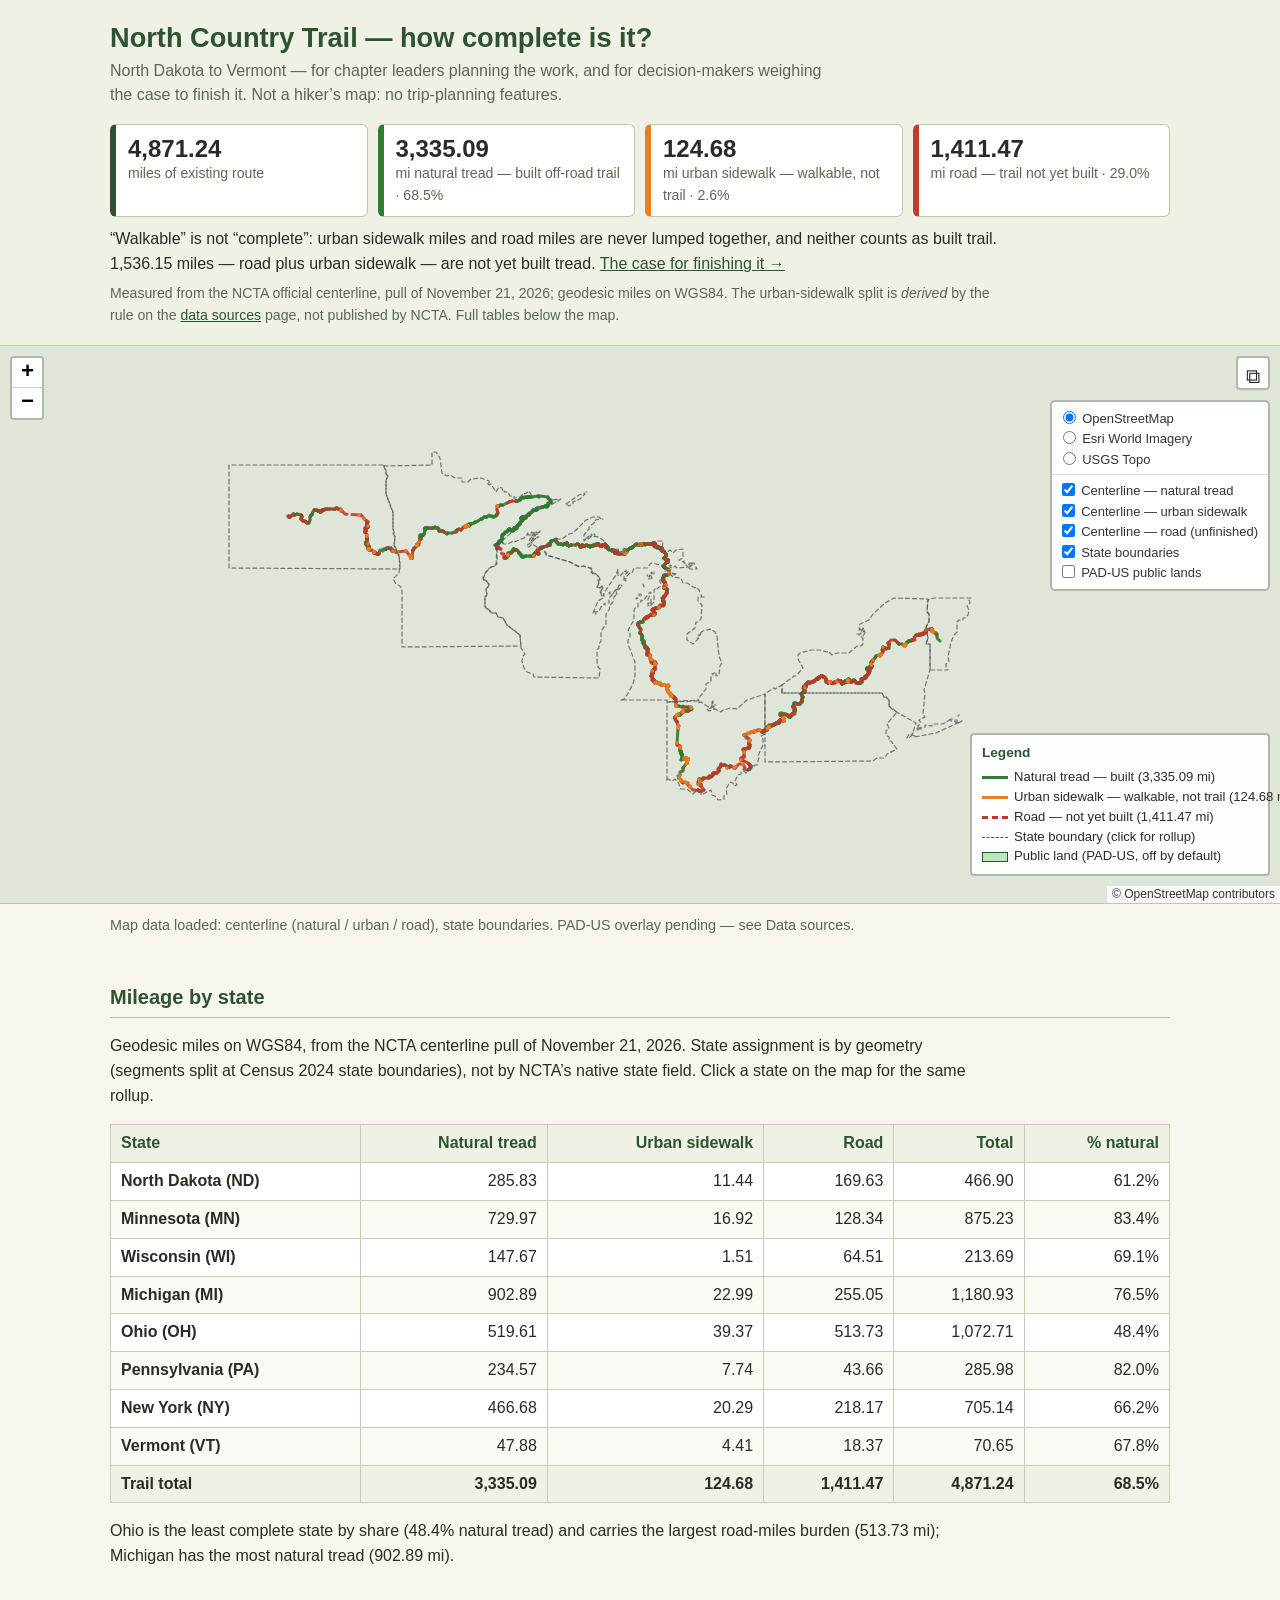
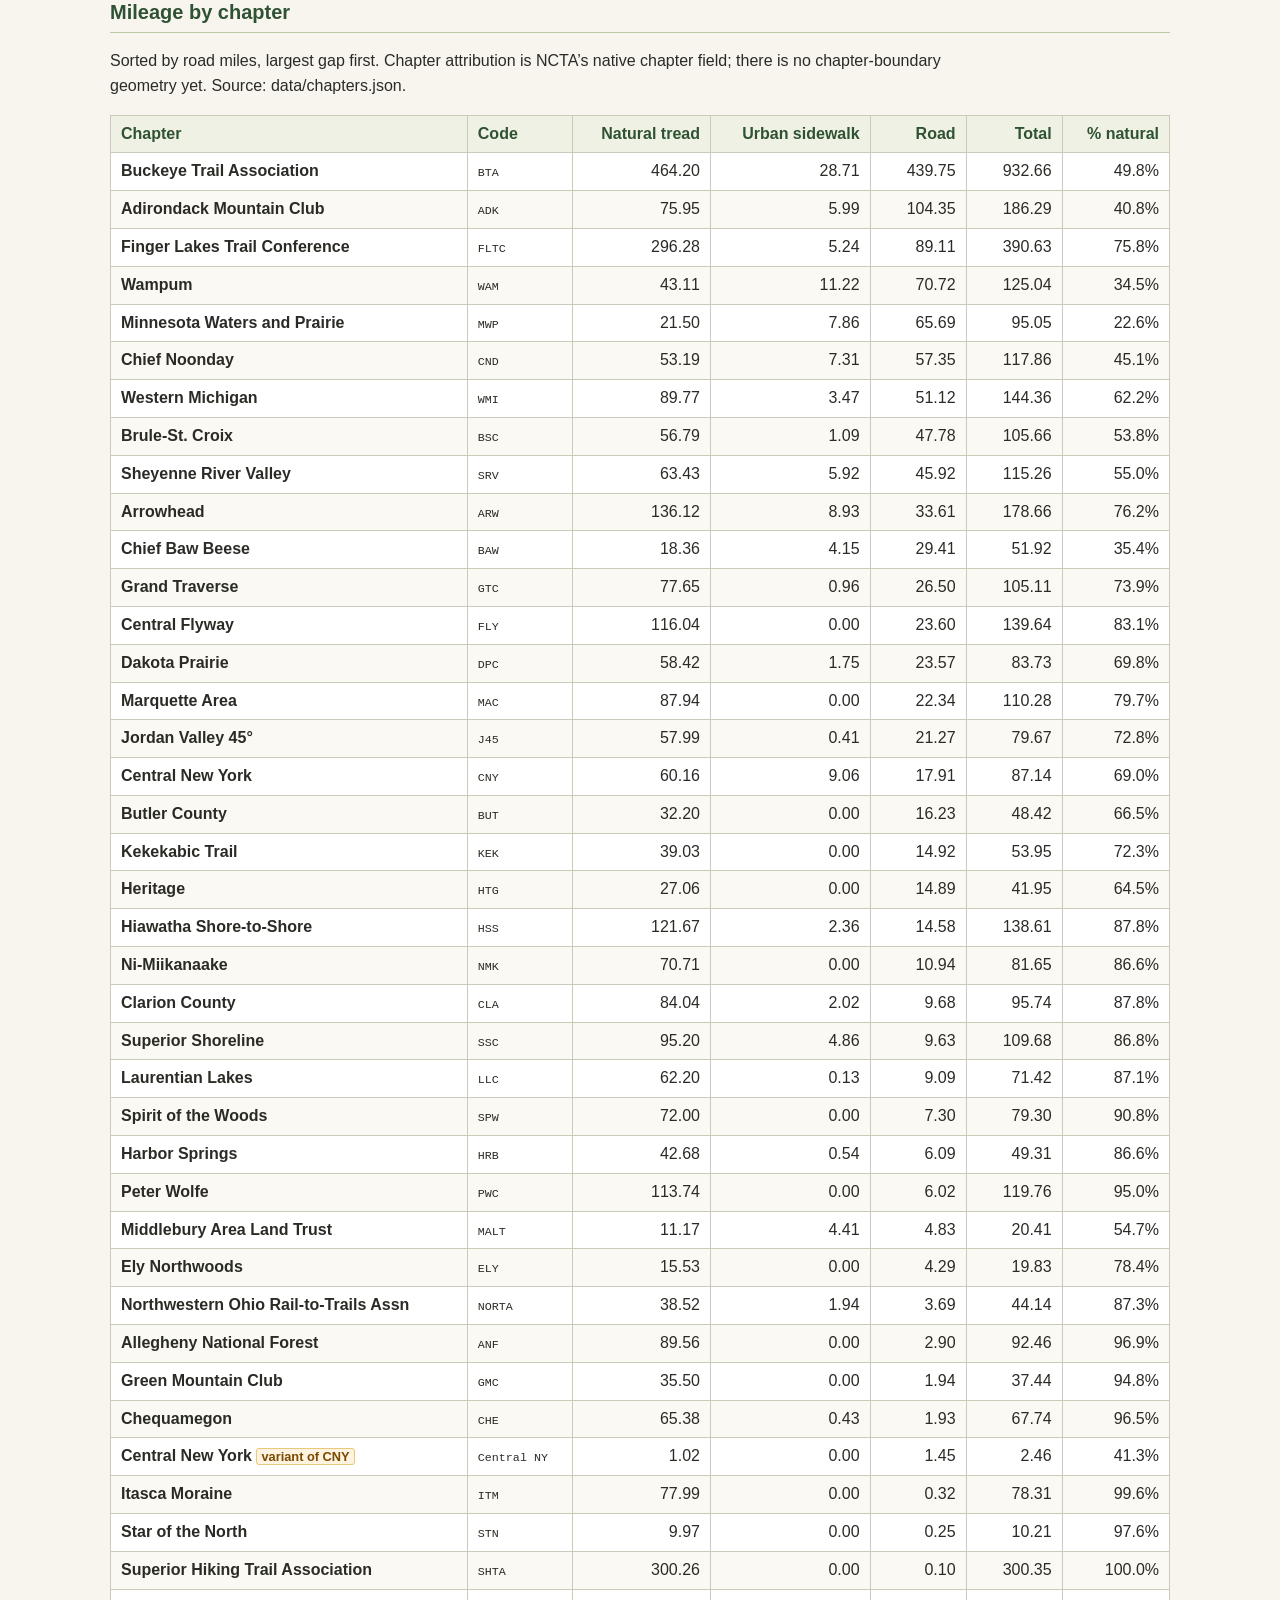
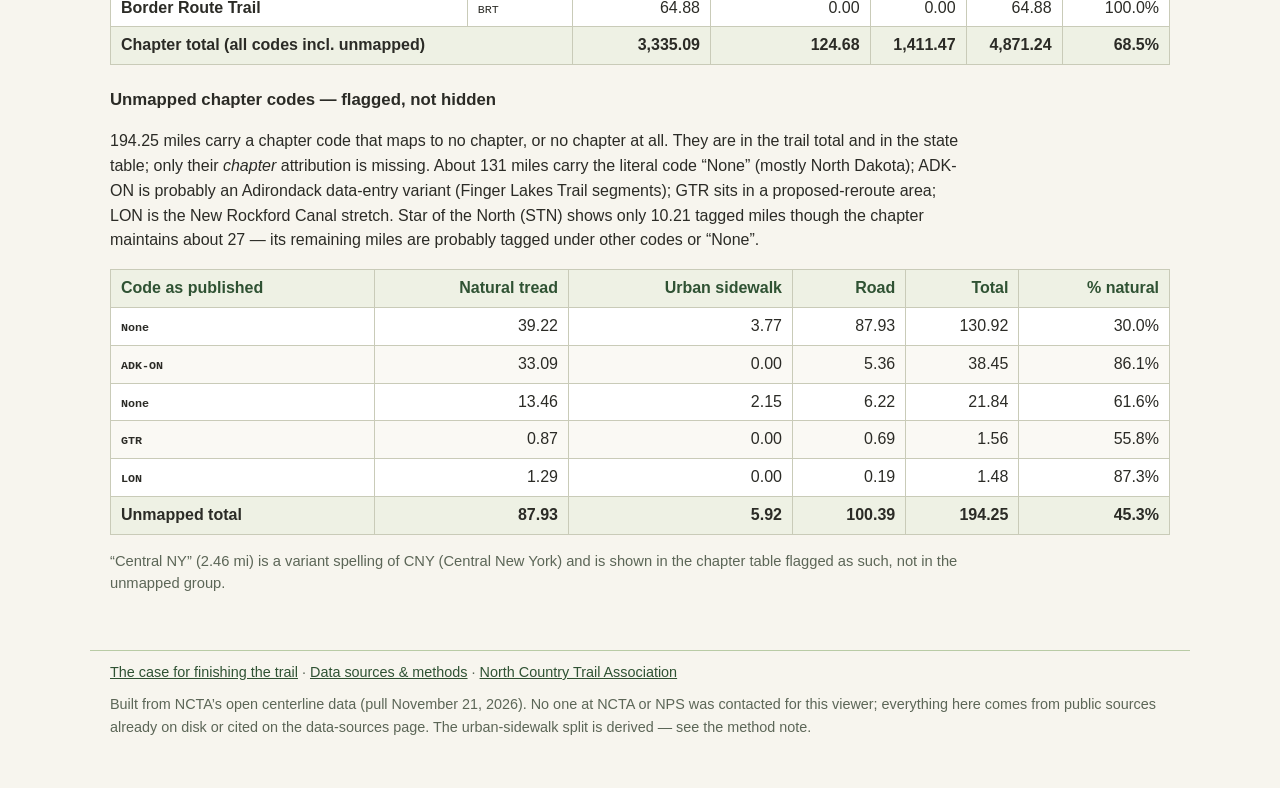
==== site/index.html @ 169f145c "NCT completeness viewer v1: three-way centerline, state/chapter rollups, case panel, PAD-US live ser" ====
<!DOCTYPE html>
<html lang="en">
<head>
<meta charset="utf-8">
<meta name="viewport" content="width=device-width, initial-scale=1">
<title>North Country Trail — How complete is it?</title>
<link rel="icon" type="image/svg+xml" href="favicon.svg">
<link rel="stylesheet" href="leaflet.css">
<link rel="stylesheet" href="style.css">
</head>
<body>
<header class="masthead">
  <div class="masthead-inner">
    <h1>North Country Trail &mdash; how complete is it?</h1>
    <p class="subtitle">North Dakota to Vermont &mdash; for chapter leaders planning the work,
      and for decision-makers weighing the case to finish it.
      Not a hiker&rsquo;s map: no trip-planning features.</p>
    <!-- Three kinds of miles, side by side, never lumped.
         Neither urban sidewalk nor road miles count as built trail. -->
    <div class="headline" role="group" aria-label="Trail mileage by kind">
      <div class="mile total">
        <span class="mile-num">4,871.24</span>
        <span class="mile-unit">miles of existing route</span>
      </div>
      <div class="mile natural">
        <span class="mile-num">3,335.09</span>
        <span class="mile-unit">mi natural tread &mdash; built off-road trail &middot; 68.5%</span>
      </div>
      <div class="mile urban">
        <span class="mile-num">124.68</span>
        <span class="mile-unit">mi urban sidewalk &mdash; walkable, not trail &middot; 2.6%</span>
      </div>
      <div class="mile road">
        <span class="mile-num">1,411.47</span>
        <span class="mile-unit">mi road &mdash; trail not yet built &middot; 29.0%</span>
      </div>
    </div>
    <p class="headline-note">&ldquo;Walkable&rdquo; is not &ldquo;complete&rdquo;:
      urban sidewalk miles and road miles are never lumped together,
      and neither counts as built trail. 1,536.15 miles &mdash; road plus
      urban sidewalk &mdash; are not yet built tread.
      <a href="case.html">The case for finishing it &rarr;</a></p>
    <p class="headline-src">Measured from the NCTA official centerline,
      pull of November 21, 2026; geodesic miles on WGS84.
      The urban-sidewalk split is <em>derived</em> by the rule on the
      <a href="data-sources.html">data sources</a> page, not published by NCTA.
      Full tables below the map.</p>
  </div>
</header>

<main>
  <div id="map" aria-label="Map of the North Country Trail, coloured by whether each mile is natural tread, urban sidewalk, or road"></div>
  <p id="load-status" class="status" role="status">Loading map data&hellip;</p>

  <section id="tables" class="tables">
    <h2>Mileage by state</h2>
    <p>Geodesic miles on WGS84, from the NCTA centerline pull of
      November 21, 2026. State assignment is by geometry (segments split
      at Census 2024 state boundaries), not by NCTA&rsquo;s native state field.
      Click a state on the map for the same rollup.</p>
    <div class="table-wrap">
    <table id="state-table">
      <thead><tr>
        <th scope="col">State</th>
        <th scope="col" class="num">Natural tread</th>
        <th scope="col" class="num">Urban sidewalk</th>
        <th scope="col" class="num">Road</th>
        <th scope="col" class="num">Total</th>
        <th scope="col" class="num">% natural</th>
      </tr></thead>
      <tbody><!-- filled by app.js from the embedded rollup --></tbody>
      <tfoot><tr>
        <th scope="row">Trail total</th>
        <td class="num">3,335.09</td><td class="num">124.68</td>
        <td class="num">1,411.47</td><td class="num">4,871.24</td>
        <td class="num">68.5%</td>
      </tr></tfoot>
    </table>
    </div>
    <p>Ohio is the least complete state by share (48.4% natural tread)
      and carries the largest road-miles burden (513.73 mi); Michigan has
      the most natural tread (902.89 mi).</p>

    <h2>Mileage by chapter</h2>
    <p id="chapter-source-note">Sorted by road miles, largest gap first.
      Chapter attribution is NCTA&rsquo;s native <code>chapter</code> field;
      there is no chapter-boundary geometry yet.</p>
    <div class="table-wrap">
    <table id="chapter-table">
      <thead><tr>
        <th scope="col">Chapter</th>
        <th scope="col">Code</th>
        <th scope="col" class="num">Natural tread</th>
        <th scope="col" class="num">Urban sidewalk</th>
        <th scope="col" class="num">Road</th>
        <th scope="col" class="num">Total</th>
        <th scope="col" class="num">% natural</th>
      </tr></thead>
      <tbody><!-- filled by app.js: chapters.json when present, else the embedded rollup --></tbody>
      <tfoot><tr>
        <th scope="row" colspan="2">Chapter total (all codes incl. unmapped)</th>
        <td class="num">3,335.09</td><td class="num">124.68</td>
        <td class="num">1,411.47</td><td class="num">4,871.24</td>
        <td class="num">68.5%</td>
      </tr></tfoot>
    </table>
    </div>

    <h3>Unmapped chapter codes &mdash; flagged, not hidden</h3>
    <p>194.25 miles carry a chapter code that maps to no chapter, or no
      chapter at all. They are in the trail total and in the state table;
      only their <em>chapter</em> attribution is missing. About 131 miles
      carry the literal code &ldquo;None&rdquo; (mostly North Dakota);
      ADK-ON is probably an Adirondack data-entry variant (Finger Lakes
      Trail segments); GTR sits in a proposed-reroute area; LON is the
      New Rockford Canal stretch. Star of the North (STN) shows only
      10.21 tagged miles though the chapter maintains about 27 &mdash; its
      remaining miles are probably tagged under other codes or
      &ldquo;None&rdquo;.</p>
    <div class="table-wrap">
    <table id="unmapped-table">
      <thead><tr>
        <th scope="col">Code as published</th>
        <th scope="col" class="num">Natural tread</th>
        <th scope="col" class="num">Urban sidewalk</th>
        <th scope="col" class="num">Road</th>
        <th scope="col" class="num">Total</th>
        <th scope="col" class="num">% natural</th>
      </tr></thead>
      <tbody><!-- filled by app.js --></tbody>
      <tfoot><tr>
        <th scope="row">Unmapped total</th>
        <td class="num">87.93</td><td class="num">5.92</td>
        <td class="num">100.39</td><td class="num">194.25</td>
        <td class="num">45.3%</td>
      </tr></tfoot>
    </table>
    </div>
    <p class="flag-note">&ldquo;Central NY&rdquo; (2.46 mi) is a variant spelling
      of CNY (Central New York) and is shown in the chapter table flagged
      as such, not in the unmapped group.</p>
  </section>
</main>

<footer class="page-foot">
  <p><a href="case.html">The case for finishing the trail</a> &middot;
    <a href="data-sources.html">Data sources &amp; methods</a> &middot;
    <a href="https://northcountrytrail.org/" target="_blank" rel="noopener">North Country Trail Association</a></p>
  <p>Built from NCTA&rsquo;s open centerline data (pull November 21, 2026).
    No one at NCTA or NPS was contacted for this viewer; everything here
    comes from public sources already on disk or cited on the data-sources page.
    The urban-sidewalk split is derived &mdash; see the method note.</p>
</footer>

<script src="leaflet.js"></script>
<script src="app.js"></script>
</body>
</html>
---- site/leaflet.css ----
/* required styles */

.leaflet-pane,
.leaflet-tile,
.leaflet-marker-icon,
.leaflet-marker-shadow,
.leaflet-tile-container,
.leaflet-pane > svg,
.leaflet-pane > canvas,
.leaflet-zoom-box,
.leaflet-image-layer,
.leaflet-layer {
	position: absolute;
	left: 0;
	top: 0;
	}
.leaflet-container {
	overflow: hidden;
	}
.leaflet-tile,
.leaflet-marker-icon,
.leaflet-marker-shadow {
	-webkit-user-select: none;
	   -moz-user-select: none;
	        user-select: none;
	  -webkit-user-drag: none;
	}
/* Prevents IE11 from highlighting tiles in blue */
.leaflet-tile::selection {
	background: transparent;
}
/* Safari renders non-retina tile on retina better with this, but Chrome is worse */
.leaflet-safari .leaflet-tile {
	image-rendering: -webkit-optimize-contrast;
	}
/* hack that prevents hw layers "stretching" when loading new tiles */
.leaflet-safari .leaflet-tile-container {
	width: 1600px;
	height: 1600px;
	-webkit-transform-origin: 0 0;
	}
.leaflet-marker-icon,
.leaflet-marker-shadow {
	display: block;
	}
/* .leaflet-container svg: reset svg max-width decleration shipped in Joomla! (joomla.org) 3.x */
/* .leaflet-container img: map is broken in FF if you have max-width: 100% on tiles */
.leaflet-container .leaflet-overlay-pane svg {
	max-width: none !important;
	max-height: none !important;
	}
.leaflet-container .leaflet-marker-pane img,
.leaflet-container .leaflet-shadow-pane img,
.leaflet-container .leaflet-tile-pane img,
.leaflet-container img.leaflet-image-layer,
.leaflet-container .leaflet-tile {
	max-width: none !important;
	max-height: none !important;
	width: auto;
	padding: 0;
	}

.leaflet-container img.leaflet-tile {
	/* See: https://bugs.chromium.org/p/chromium/issues/detail?id=600120 */
	mix-blend-mode: plus-lighter;
}

.leaflet-container.leaflet-touch-zoom {
	-ms-touch-action: pan-x pan-y;
	touch-action: pan-x pan-y;
	}
.leaflet-container.leaflet-touch-drag {
	-ms-touch-action: pinch-zoom;
	/* Fallback for FF which doesn't support pinch-zoom */
	touch-action: none;
	touch-action: pinch-zoom;
}
.leaflet-container.leaflet-touch-drag.leaflet-touch-zoom {
	-ms-touch-action: none;
	touch-action: none;
}
.leaflet-container {
	-webkit-tap-highlight-color: transparent;
}
.leaflet-container a {
	-webkit-tap-highlight-color: rgba(51, 181, 229, 0.4);
}
.leaflet-tile {
	filter: inherit;
	visibility: hidden;
	}
.leaflet-tile-loaded {
	visibility: inherit;
	}
.leaflet-zoom-box {
	width: 0;
	height: 0;
	-moz-box-sizing: border-box;
	     box-sizing: border-box;
	z-index: 800;
	}
/* workaround for https://bugzilla.mozilla.org/show_bug.cgi?id=888319 */
.leaflet-overlay-pane svg {
	-moz-user-select: none;
	}

.leaflet-pane         { z-index: 400; }

.leaflet-tile-pane    { z-index: 200; }
.leaflet-overlay-pane { z-index: 400; }
.leaflet-shadow-pane  { z-index: 500; }
.leaflet-marker-pane  { z-index: 600; }
.leaflet-tooltip-pane   { z-index: 650; }
.leaflet-popup-pane   { z-index: 700; }

.leaflet-map-pane canvas { z-index: 100; }
.leaflet-map-pane svg    { z-index: 200; }

.leaflet-vml-shape {
	width: 1px;
	height: 1px;
	}
.lvml {
	behavior: url(#default#VML);
	display: inline-block;
	position: absolute;
	}


/* control positioning */

.leaflet-control {
	position: relative;
	z-index: 800;
	pointer-events: visiblePainted; /* IE 9-10 doesn't have auto */
	pointer-events: auto;
	}
.leaflet-top,
.leaflet-bottom {
	position: absolute;
	z-index: 1000;
	pointer-events: none;
	}
.leaflet-top {
	top: 0;
	}
.leaflet-right {
	right: 0;
	}
.leaflet-bottom {
	bottom: 0;
	}
.leaflet-left {
	left: 0;
	}
.leaflet-control {
	float: left;
	clear: both;
	}
.leaflet-right .leaflet-control {
	float: right;
	}
.leaflet-top .leaflet-control {
	margin-top: 10px;
	}
.leaflet-bottom .leaflet-control {
	margin-bottom: 10px;
	}
.leaflet-left .leaflet-control {
	margin-left: 10px;
	}
.leaflet-right .leaflet-control {
	margin-right: 10px;
	}


/* zoom and fade animations */

.leaflet-fade-anim .leaflet-popup {
	opacity: 0;
	-webkit-transition: opacity 0.2s linear;
	   -moz-transition: opacity 0.2s linear;
	        transition: opacity 0.2s linear;
	}
.leaflet-fade-anim .leaflet-map-pane .leaflet-popup {
	opacity: 1;
	}
.leaflet-zoom-animated {
	-webkit-transform-origin: 0 0;
	    -ms-transform-origin: 0 0;
	        transform-origin: 0 0;
	}
svg.leaflet-zoom-animated {
	will-change: transform;
}

.leaflet-zoom-anim .leaflet-zoom-animated {
	-webkit-transition: -webkit-transform 0.25s cubic-bezier(0,0,0.25,1);
	   -moz-transition:    -moz-transform 0.25s cubic-bezier(0,0,0.25,1);
	        transition:         transform 0.25s cubic-bezier(0,0,0.25,1);
	}
.leaflet-zoom-anim .leaflet-tile,
.leaflet-pan-anim .leaflet-tile {
	-webkit-transition: none;
	   -moz-transition: none;
	        transition: none;
	}

.leaflet-zoom-anim .leaflet-zoom-hide {
	visibility: hidden;
	}


/* cursors */

.leaflet-interactive {
	cursor: pointer;
	}
.leaflet-grab {
	cursor: -webkit-grab;
	cursor:    -moz-grab;
	cursor:         grab;
	}
.leaflet-crosshair,
.leaflet-crosshair .leaflet-interactive {
	cursor: crosshair;
	}
.leaflet-popup-pane,
.leaflet-control {
	cursor: auto;
	}
.leaflet-dragging .leaflet-grab,
.leaflet-dragging .leaflet-grab .leaflet-interactive,
.leaflet-dragging .leaflet-marker-draggable {
	cursor: move;
	cursor: -webkit-grabbing;
	cursor:    -moz-grabbing;
	cursor:         grabbing;
	}

/* marker & overlays interactivity */
.leaflet-marker-icon,
.leaflet-marker-shadow,
.leaflet-image-layer,
.leaflet-pane > svg path,
.leaflet-tile-container {
	pointer-events: none;
	}

.leaflet-marker-icon.leaflet-interactive,
.leaflet-image-layer.leaflet-interactive,
.leaflet-pane > svg path.leaflet-interactive,
svg.leaflet-image-layer.leaflet-interactive path {
	pointer-events: visiblePainted; /* IE 9-10 doesn't have auto */
	pointer-events: auto;
	}

/* visual tweaks */

.leaflet-container {
	background: #ddd;
	outline-offset: 1px;
	}
.leaflet-container a {
	color: #0078A8;
	}
.leaflet-zoom-box {
	border: 2px dotted #38f;
	background: rgba(255,255,255,0.5);
	}


/* general typography */
.leaflet-container {
	font-family: "Helvetica Neue", Arial, Helvetica, sans-serif;
	font-size: 12px;
	font-size: 0.75rem;
	line-height: 1.5;
	}


/* general toolbar styles */

.leaflet-bar {
	box-shadow: 0 1px 5px rgba(0,0,0,0.65);
	border-radius: 4px;
	}
.leaflet-bar a {
	background-color: #fff;
	border-bottom: 1px solid #ccc;
	width: 26px;
	height: 26px;
	line-height: 26px;
	display: block;
	text-align: center;
	text-decoration: none;
	color: black;
	}
.leaflet-bar a,
.leaflet-control-layers-toggle {
	background-position: 50% 50%;
	background-repeat: no-repeat;
	display: block;
	}
.leaflet-bar a:hover,
.leaflet-bar a:focus {
	background-color: #f4f4f4;
	}
.leaflet-bar a:first-child {
	border-top-left-radius: 4px;
	border-top-right-radius: 4px;
	}
.leaflet-bar a:last-child {
	border-bottom-left-radius: 4px;
	border-bottom-right-radius: 4px;
	border-bottom: none;
	}
.leaflet-bar a.leaflet-disabled {
	cursor: default;
	background-color: #f4f4f4;
	color: #bbb;
	}

.leaflet-touch .leaflet-bar a {
	width: 30px;
	height: 30px;
	line-height: 30px;
	}
.leaflet-touch .leaflet-bar a:first-child {
	border-top-left-radius: 2px;
	border-top-right-radius: 2px;
	}
.leaflet-touch .leaflet-bar a:last-child {
	border-bottom-left-radius: 2px;
	border-bottom-right-radius: 2px;
	}

/* zoom control */

.leaflet-control-zoom-in,
.leaflet-control-zoom-out {
	font: bold 18px 'Lucida Console', Monaco, monospace;
	text-indent: 1px;
	}

.leaflet-touch .leaflet-control-zoom-in, .leaflet-touch .leaflet-control-zoom-out  {
	font-size: 22px;
	}


/* layers control */

.leaflet-control-layers {
	box-shadow: 0 1px 5px rgba(0,0,0,0.4);
	background: #fff;
	border-radius: 5px;
	}
.leaflet-control-layers-toggle {
	background-image: url(images/layers.png);
	width: 36px;
	height: 36px;
	}
.leaflet-retina .leaflet-control-layers-toggle {
	background-image: url(images/layers-2x.png);
	background-size: 26px 26px;
	}
.leaflet-touch .leaflet-control-layers-toggle {
	width: 44px;
	height: 44px;
	}
.leaflet-control-layers .leaflet-control-layers-list,
.leaflet-control-layers-expanded .leaflet-control-layers-toggle {
	display: none;
	}
.leaflet-control-layers-expanded .leaflet-control-layers-list {
	display: block;
	position: relative;
	}
.leaflet-control-layers-expanded {
	padding: 6px 10px 6px 6px;
	color: #333;
	background: #fff;
	}
.leaflet-control-layers-scrollbar {
	overflow-y: scroll;
	overflow-x: hidden;
	padding-right: 5px;
	}
.leaflet-control-layers-selector {
	margin-top: 2px;
	position: relative;
	top: 1px;
	}
.leaflet-control-layers label {
	display: block;
	font-size: 13px;
	font-size: 1.08333em;
	}
.leaflet-control-layers-separator {
	height: 0;
	border-top: 1px solid #ddd;
	margin: 5px -10px 5px -6px;
	}

/* Default icon URLs */
.leaflet-default-icon-path { /* used only in path-guessing heuristic, see L.Icon.Default */
	background-image: url(images/marker-icon.png);
	}


/* attribution and scale controls */

.leaflet-container .leaflet-control-attribution {
	background: #fff;
	background: rgba(255, 255, 255, 0.8);
	margin: 0;
	}
.leaflet-control-attribution,
.leaflet-control-scale-line {
	padding: 0 5px;
	color: #333;
	line-height: 1.4;
	}
.leaflet-control-attribution a {
	text-decoration: none;
	}
.leaflet-control-attribution a:hover,
.leaflet-control-attribution a:focus {
	text-decoration: underline;
	}
.leaflet-attribution-flag {
	display: inline !important;
	vertical-align: baseline !important;
	width: 1em;
	height: 0.6669em;
	}
.leaflet-left .leaflet-control-scale {
	margin-left: 5px;
	}
.leaflet-bottom .leaflet-control-scale {
	margin-bottom: 5px;
	}
.leaflet-control-scale-line {
	border: 2px solid #777;
	border-top: none;
	line-height: 1.1;
	padding: 2px 5px 1px;
	white-space: nowrap;
	-moz-box-sizing: border-box;
	     box-sizing: border-box;
	background: rgba(255, 255, 255, 0.8);
	text-shadow: 1px 1px #fff;
	}
.leaflet-control-scale-line:not(:first-child) {
	border-top: 2px solid #777;
	border-bottom: none;
	margin-top: -2px;
	}
.leaflet-control-scale-line:not(:first-child):not(:last-child) {
	border-bottom: 2px solid #777;
	}

.leaflet-touch .leaflet-control-attribution,
.leaflet-touch .leaflet-control-layers,
.leaflet-touch .leaflet-bar {
	box-shadow: none;
	}
.leaflet-touch .leaflet-control-layers,
.leaflet-touch .leaflet-bar {
	border: 2px solid rgba(0,0,0,0.2);
	background-clip: padding-box;
	}


/* popup */

.leaflet-popup {
	position: absolute;
	text-align: center;
	margin-bottom: 20px;
	}
.leaflet-popup-content-wrapper {
	padding: 1px;
	text-align: left;
	border-radius: 12px;
	}
.leaflet-popup-content {
	margin: 13px 24px 13px 20px;
	line-height: 1.3;
	font-size: 13px;
	font-size: 1.08333em;
	min-height: 1px;
	}
.leaflet-popup-content p {
	margin: 17px 0;
	margin: 1.3em 0;
	}
.leaflet-popup-tip-container {
	width: 40px;
	height: 20px;
	position: absolute;
	left: 50%;
	margin-top: -1px;
	margin-left: -20px;
	overflow: hidden;
	pointer-events: none;
	}
.leaflet-popup-tip {
	width: 17px;
	height: 17px;
	padding: 1px;

	margin: -10px auto 0;
	pointer-events: auto;

	-webkit-transform: rotate(45deg);
	   -moz-transform: rotate(45deg);
	    -ms-transform: rotate(45deg);
	        transform: rotate(45deg);
	}
.leaflet-popup-content-wrapper,
.leaflet-popup-tip {
	background: white;
	color: #333;
	box-shadow: 0 3px 14px rgba(0,0,0,0.4);
	}
.leaflet-container a.leaflet-popup-close-button {
	position: absolute;
	top: 0;
	right: 0;
	border: none;
	text-align: center;
	width: 24px;
	height: 24px;
	font: 16px/24px Tahoma, Verdana, sans-serif;
	color: #757575;
	text-decoration: none;
	background: transparent;
	}
.leaflet-container a.leaflet-popup-close-button:hover,
.leaflet-container a.leaflet-popup-close-button:focus {
	color: #585858;
	}
.leaflet-popup-scrolled {
	overflow: auto;
	}

.leaflet-oldie .leaflet-popup-content-wrapper {
	-ms-zoom: 1;
	}
.leaflet-oldie .leaflet-popup-tip {
	width: 24px;
	margin: 0 auto;

	-ms-filter: "progid:DXImageTransform.Microsoft.Matrix(M11=0.70710678, M12=0.70710678, M21=-0.70710678, M22=0.70710678)";
	filter: progid:DXImageTransform.Microsoft.Matrix(M11=0.70710678, M12=0.70710678, M21=-0.70710678, M22=0.70710678);
	}

.leaflet-oldie .leaflet-control-zoom,
.leaflet-oldie .leaflet-control-layers,
.leaflet-oldie .leaflet-popup-content-wrapper,
.leaflet-oldie .leaflet-popup-tip {
	border: 1px solid #999;
	}


/* div icon */

.leaflet-div-icon {
	background: #fff;
	border: 1px solid #666;
	}


/* Tooltip */
/* Base styles for the element that has a tooltip */
.leaflet-tooltip {
	position: absolute;
	padding: 6px;
	background-color: #fff;
	border: 1px solid #fff;
	border-radius: 3px;
	color: #222;
	white-space: nowrap;
	-webkit-user-select: none;
	-moz-user-select: none;
	-ms-user-select: none;
	user-select: none;
	pointer-events: none;
	box-shadow: 0 1px 3px rgba(0,0,0,0.4);
	}
.leaflet-tooltip.leaflet-interactive {
	cursor: pointer;
	pointer-events: auto;
	}
.leaflet-tooltip-top:before,
.leaflet-tooltip-bottom:before,
.leaflet-tooltip-left:before,
.leaflet-tooltip-right:before {
	position: absolute;
	pointer-events: none;
	border: 6px solid transparent;
	background: transparent;
	content: "";
	}

/* Directions */

.leaflet-tooltip-bottom {
	margin-top: 6px;
}
.leaflet-tooltip-top {
	margin-top: -6px;
}
.leaflet-tooltip-bottom:before,
.leaflet-tooltip-top:before {
	left: 50%;
	margin-left: -6px;
	}
.leaflet-tooltip-top:before {
	bottom: 0;
	margin-bottom: -12px;
	border-top-color: #fff;
	}
.leaflet-tooltip-bottom:before {
	top: 0;
	margin-top: -12px;
	margin-left: -6px;
	border-bottom-color: #fff;
	}
.leaflet-tooltip-left {
	margin-left: -6px;
}
.leaflet-tooltip-right {
	margin-left: 6px;
}
.leaflet-tooltip-left:before,
.leaflet-tooltip-right:before {
	top: 50%;
	margin-top: -6px;
	}
.leaflet-tooltip-left:before {
	right: 0;
	margin-right: -12px;
	border-left-color: #fff;
	}
.leaflet-tooltip-right:before {
	left: 0;
	margin-left: -12px;
	border-right-color: #fff;
	}

/* Printing */

@media print {
	/* Prevent printers from removing background-images of controls. */
	.leaflet-control {
		-webkit-print-color-adjust: exact;
		print-color-adjust: exact;
		}
	}
---- site/style.css ----
/* North Country Trail completeness viewer — style.css (v1).
 * Same simple palette as the Itasca Moraine viewer it borrows from:
 * deep green headings on a warm paper background. */
* { box-sizing: border-box; }
body {
  font-family: -apple-system, BlinkMacSystemFont, "Segoe UI", Roboto, Helvetica, Arial, sans-serif;
  line-height: 1.55;
  color: #2b2b26;
  background: #f7f5ee;
  margin: 0;
  padding: 0;
}
a { color: #2f5233; }
code { font-size: 0.9em; }

/* ---------------------------------------------------------- masthead */
.masthead { background: #eef1e4; border-bottom: 1px solid #b9cba5; }
.masthead-inner { max-width: 1100px; margin: 0 auto; padding: 22px 20px 18px; }
h1 { font-size: 1.7rem; line-height: 1.2; margin: 0 0 4px; color: #2f5233; }
.subtitle { font-size: 1rem; color: #5c6657; margin: 0 0 16px; max-width: 720px; }

/* Three kinds of miles, side by side, never lumped. */
.headline {
  display: grid;
  grid-template-columns: repeat(4, 1fr);
  gap: 10px;
  margin: 0 0 10px;
}
.mile {
  background: #fff;
  border: 1px solid #b9cba5;
  border-left-width: 6px;
  border-radius: 6px;
  padding: 10px 12px;
}
.mile.total { border-left-color: #2f5233; }
.mile.natural { border-left-color: #2e7d32; }
.mile.urban { border-left-color: #e67e22; }
.mile.road { border-left-color: #c0392b; }
.mile-num {
  display: block;
  font-size: 1.5rem;
  font-weight: 700;
  line-height: 1.15;
  color: #2b2b26;
  font-variant-numeric: tabular-nums;
}
.mile-unit { display: block; font-size: 0.88rem; color: #5c6657; }
.headline-note { margin: 4px 0 6px; max-width: 900px; }
.headline-src { font-size: 0.88rem; color: #5c6657; margin: 0; max-width: 900px; }

/* --------------------------------------------------------------- map */
#map {
  height: 62vh;
  min-height: 420px;
  width: 100%;
  background: #dfe5d8;
  border-bottom: 1px solid #b9cba5;
  z-index: 0;
}
.status {
  max-width: 1100px;
  margin: 10px auto 0;
  padding: 0 20px;
  font-size: 0.9rem;
  color: #5c6657;
}
.status.warn {
  color: #7a4a00;
  background: #fdf3e0;
  border: 1px solid #e8c87a;
  border-radius: 6px;
  padding: 8px 12px;
}

/* Copy link — SACRED (Itasca Moraine viewer): icon-only, upper-right.
   Leaflet bar styling so it sits with the zoom control. */
.copy-link-btn {
  width: 34px;
  height: 34px;
  line-height: 34px;
  font-size: 20px;
  text-align: center;
  cursor: pointer;
  background: #fff;
  color: #2b2b26;
  border: none;
  border-radius: 4px;
  box-shadow: 0 1px 5px rgba(0, 0, 0, 0.4);
}
.copy-link-btn:hover { background: #f4f4f4; }

/* Legend (bottom-right on the map). */
.map-legend {
  background: rgba(255, 255, 255, 0.94);
  border-radius: 4px;
  box-shadow: 0 1px 5px rgba(0, 0, 0, 0.4);
  padding: 8px 10px;
  font-size: 0.82rem;
  line-height: 1.5;
  max-width: 300px;
}
.map-legend h2 { font-size: 0.85rem; margin: 0 0 4px; color: #2f5233; }
.lg-row { white-space: nowrap; }
.lg-line {
  display: inline-block;
  width: 26px;
  height: 0;
  vertical-align: middle;
  margin-right: 6px;
}
.lg-natural { border-top: 3px solid #2e7d32; }
.lg-urban { border-top: 3px solid #e67e22; }
.lg-road { border-top: 3px dashed #c0392b; }
.lg-state { border-top: 1px dashed #555; }
.lg-fill {
  display: inline-block;
  width: 26px;
  height: 10px;
  vertical-align: middle;
  margin-right: 6px;
  background: rgba(102, 187, 106, 0.4);
  border: 1px solid #1b5e20;
}

/* Map popups. */
.pop-table { border-collapse: collapse; margin: 6px 0; }
.pop-table td { padding: 2px 10px 2px 0; font-variant-numeric: tabular-nums; }
.pop-table td.num { text-align: right; }
.pop-note { font-size: 0.82rem; color: #5c6657; margin: 6px 0 0; }

/* ------------------------------------------------------------ tables */
.tables { max-width: 1100px; margin: 0 auto; padding: 18px 20px 40px; }
.tables h2 {
  font-size: 1.25rem; color: #2f5233;
  border-bottom: 1px solid #b9cba5;
  padding-bottom: 4px; margin: 28px 0 8px;
}
.tables h3 { font-size: 1.05rem; margin: 22px 0 6px; color: #2b2b26; }
.tables p { max-width: 860px; }
.table-wrap { overflow-x: auto; }
table { border-collapse: collapse; background: #fff; width: 100%; }
th, td {
  border: 1px solid #c9cbb8;
  padding: 6px 10px;
  text-align: left;
  font-variant-numeric: tabular-nums;
}
thead th { background: #eef1e4; color: #2f5233; }
tfoot th, tfoot td { background: #eef1e4; font-weight: 700; }
td.num, th.num { text-align: right; }
tbody tr:nth-child(even) { background: #faf9f4; }
.flag {
  font-size: 0.8rem; color: #7a4a00;
  background: #fdf3e0; border: 1px solid #e8c87a;
  border-radius: 3px; padding: 0 4px; white-space: nowrap;
}
.flag-note { font-size: 0.92rem; color: #5c6657; }

/* -------------------------------------------------------- doc pages */
.page { max-width: 720px; margin: 0 auto; padding: 28px 20px 60px; }
.page h1 { font-size: 1.6rem; }
.page h2 {
  font-size: 1.15rem; color: #2f5233;
  border-bottom: 1px solid #b9cba5;
  padding-bottom: 4px; margin: 30px 0 10px;
}
.page h3 { font-size: 1rem; margin: 18px 0 4px; }
.page p { margin: 4px 0 10px; }
.page ul, .page ol { margin: 4px 0 10px; padding-left: 22px; }
.page li { margin: 3px 0; }
.back { display: inline-block; margin-bottom: 18px; font-size: 0.95rem; }
.src { font-size: 0.88rem; color: #5c6657; margin: 0 0 12px; }
.src a { color: #5c6657; word-break: break-all; }
.note {
  background: #fff; border: 1px solid #b9cba5; border-radius: 6px;
  padding: 10px 14px; margin: 16px 0;
}
.note p { margin: 4px 0; }
.warn-box {
  background: #fdf3e0; border: 1px solid #e8c87a; border-radius: 6px;
  padding: 10px 14px; margin: 16px 0;
}
.warn-box p { margin: 4px 0; }
.foot {
  margin-top: 36px; font-size: 0.88rem; color: #5c6657;
  border-top: 1px solid #b9cba5; padding-top: 12px;
}
.scenario-avoid { background: #fdf3e0; }
.callout {
  font-size: 1.05rem; background: #fff;
  border-left: 4px solid #2f5233; border-radius: 0 6px 6px 0;
  padding: 10px 14px; margin: 16px 0;
}

/* -------------------------------------------------------------- foot */
.page-foot {
  max-width: 1100px; margin: 0 auto; padding: 0 20px 40px;
  font-size: 0.9rem; color: #5c6657;
  border-top: 1px solid #b9cba5;
}
.page-foot p { margin: 10px 0; }

/* --------------------------------------------------------- responsive */
@media (max-width: 760px) {
  .headline { grid-template-columns: repeat(2, 1fr); }
  #map { height: 55vh; min-height: 340px; }
  .lg-row { white-space: normal; }
  h1 { font-size: 1.35rem; }
}
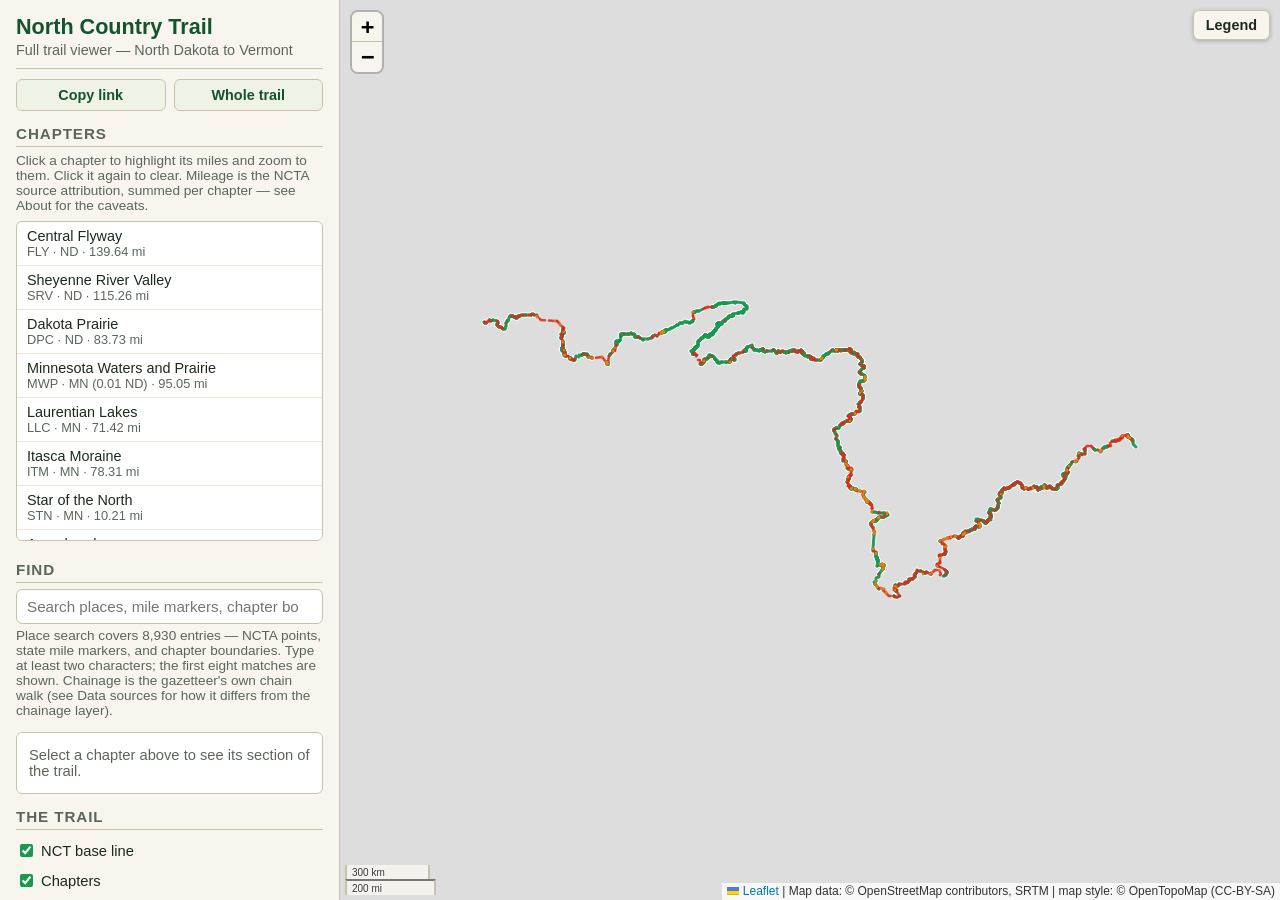
==== commit 9fd5c135: "NCT full viewer v1 + parcels layer Complete viewer as verified Nov 23-24: shell, three-way centerlin" ====
--- a/site/index.html
+++ b/site/index.html
@@ -3,156 +3,79 @@
 <head>
 <meta charset="utf-8">
 <meta name="viewport" content="width=device-width, initial-scale=1">
-<title>North Country Trail — How complete is it?</title>
+<title>North Country Trail — full trail viewer</title>
 <link rel="icon" type="image/svg+xml" href="favicon.svg">
 <link rel="stylesheet" href="leaflet.css">
 <link rel="stylesheet" href="style.css">
 </head>
 <body>
-<header class="masthead">
-  <div class="masthead-inner">
-    <h1>North Country Trail &mdash; how complete is it?</h1>
-    <p class="subtitle">North Dakota to Vermont &mdash; for chapter leaders planning the work,
-      and for decision-makers weighing the case to finish it.
-      Not a hiker&rsquo;s map: no trip-planning features.</p>
-    <!-- Three kinds of miles, side by side, never lumped.
-         Neither urban sidewalk nor road miles count as built trail. -->
-    <div class="headline" role="group" aria-label="Trail mileage by kind">
-      <div class="mile total">
-        <span class="mile-num">4,871.24</span>
-        <span class="mile-unit">miles of existing route</span>
-      </div>
-      <div class="mile natural">
-        <span class="mile-num">3,335.09</span>
-        <span class="mile-unit">mi natural tread &mdash; built off-road trail &middot; 68.5%</span>
-      </div>
-      <div class="mile urban">
-        <span class="mile-num">124.68</span>
-        <span class="mile-unit">mi urban sidewalk &mdash; walkable, not trail &middot; 2.6%</span>
-      </div>
-      <div class="mile road">
-        <span class="mile-num">1,411.47</span>
-        <span class="mile-unit">mi road &mdash; trail not yet built &middot; 29.0%</span>
-      </div>
+<div id="panel">
+  <div class="masthead">
+    <div class="masthead-words">
+      <h1>North Country Trail</h1>
+      <p class="masthead-desc">Full trail viewer &mdash; North Dakota to Vermont</p>
     </div>
-    <p class="headline-note">&ldquo;Walkable&rdquo; is not &ldquo;complete&rdquo;:
-      urban sidewalk miles and road miles are never lumped together,
-      and neither counts as built trail. 1,536.15 miles &mdash; road plus
-      urban sidewalk &mdash; are not yet built tread.
-      <a href="case.html">The case for finishing it &rarr;</a></p>
-    <p class="headline-src">Measured from the NCTA official centerline,
-      pull of November 21, 2026; geodesic miles on WGS84.
-      The urban-sidewalk split is <em>derived</em> by the rule on the
-      <a href="data-sources.html">data sources</a> page, not published by NCTA.
-      Full tables below the map.</p>
   </div>
-</header>
 
-<main>
-  <div id="map" aria-label="Map of the North Country Trail, coloured by whether each mile is natural tread, urban sidewalk, or road"></div>
+  <div class="panel-actions">
+    <button type="button" id="copy-link-btn" class="copy-link-btn" title="Copy link to this view">Copy link</button>
+    <button type="button" id="whole-trail-btn" class="whole-trail-btn" title="Zoom to the whole trail">Whole trail</button>
+  </div>
+
+  <h2>Chapters</h2>
+  <p class="chapter-hint">Click a chapter to highlight its miles and zoom
+    to them. Click it again to clear. Mileage is the NCTA source
+    attribution, summed per chapter &mdash; see About for the caveats.</p>
+  <div id="chapter-list" role="listbox" aria-label="Chapters, west to east">
+    <!-- chapter rows injected by app.js -->
+  </div>
+
+  <h2>Find</h2>
+  <div id="gazetteer">
+    <input id="gaz-search" type="search" autocomplete="off"
+      placeholder="Search places, mile markers, chapter boundaries&hellip;">
+    <div id="gaz-results" role="listbox" aria-label="Place search results"></div>
+  </div>
+  <p class="gaz-hint">Place search covers 8,930 entries &mdash; NCTA
+    points, state mile markers, and chapter boundaries. Type at least
+    two characters; the first eight matches are shown. Chainage is the
+    gazetteer's own chain walk (see Data sources for how it differs
+    from the chainage layer).</p>
+
+  <div id="inspector" tabindex="-1"><!-- chapter record injected by app.js --></div>
+
+  <div id="layer-toggles"><!-- checkboxes injected by app.js --></div>
+
+  <h2 id="basemap-head">Basemap</h2>
+  <div id="background-choices"><!-- base choices injected by app.js --></div>
+  <label class="wayback-field">Aerial by year (Esri Wayback)
+    <select id="wayback-select">
+      <option value="">No year aerial</option>
+    </select>
+  </label>
+
   <p id="load-status" class="status" role="status">Loading map data&hellip;</p>
 
-  <section id="tables" class="tables">
-    <h2>Mileage by state</h2>
-    <p>Geodesic miles on WGS84, from the NCTA centerline pull of
-      November 21, 2026. State assignment is by geometry (segments split
-      at Census 2024 state boundaries), not by NCTA&rsquo;s native state field.
-      Click a state on the map for the same rollup.</p>
-    <div class="table-wrap">
-    <table id="state-table">
-      <thead><tr>
-        <th scope="col">State</th>
-        <th scope="col" class="num">Natural tread</th>
-        <th scope="col" class="num">Urban sidewalk</th>
-        <th scope="col" class="num">Road</th>
-        <th scope="col" class="num">Total</th>
-        <th scope="col" class="num">% natural</th>
-      </tr></thead>
-      <tbody><!-- filled by app.js from the embedded rollup --></tbody>
-      <tfoot><tr>
-        <th scope="row">Trail total</th>
-        <td class="num">3,335.09</td><td class="num">124.68</td>
-        <td class="num">1,411.47</td><td class="num">4,871.24</td>
-        <td class="num">68.5%</td>
-      </tr></tfoot>
-    </table>
+  <p class="panel-foot"><a href="about.html" target="_blank"
+    rel="noopener" id="about-link">About this map</a> &middot;
+    <a href="data-sources.html" target="_blank"
+    rel="noopener" id="sources-link">Data sources</a></p>
+</div>
+<div id="map">
+  <!-- Legend lives behind this corner button, toggled by app.js;
+       the card starts closed. -->
+  <div id="corner-ui">
+    <div id="legend-card" class="corner-card" hidden>
+      <h2>Legend</h2>
+      <div id="legend"><!-- legend injected by app.js --></div>
     </div>
-    <p>Ohio is the least complete state by share (48.4% natural tread)
-      and carries the largest road-miles burden (513.73 mi); Michigan has
-      the most natural tread (902.89 mi).</p>
-
-    <h2>Mileage by chapter</h2>
-    <p id="chapter-source-note">Sorted by road miles, largest gap first.
-      Chapter attribution is NCTA&rsquo;s native <code>chapter</code> field;
-      there is no chapter-boundary geometry yet.</p>
-    <div class="table-wrap">
-    <table id="chapter-table">
-      <thead><tr>
-        <th scope="col">Chapter</th>
-        <th scope="col">Code</th>
-        <th scope="col" class="num">Natural tread</th>
-        <th scope="col" class="num">Urban sidewalk</th>
-        <th scope="col" class="num">Road</th>
-        <th scope="col" class="num">Total</th>
-        <th scope="col" class="num">% natural</th>
-      </tr></thead>
-      <tbody><!-- filled by app.js: chapters.json when present, else the embedded rollup --></tbody>
-      <tfoot><tr>
-        <th scope="row" colspan="2">Chapter total (all codes incl. unmapped)</th>
-        <td class="num">3,335.09</td><td class="num">124.68</td>
-        <td class="num">1,411.47</td><td class="num">4,871.24</td>
-        <td class="num">68.5%</td>
-      </tr></tfoot>
-    </table>
+    <div id="corner-buttons">
+      <button type="button" id="btn-legend" aria-pressed="false">Legend</button>
     </div>
-
-    <h3>Unmapped chapter codes &mdash; flagged, not hidden</h3>
-    <p>194.25 miles carry a chapter code that maps to no chapter, or no
-      chapter at all. They are in the trail total and in the state table;
-      only their <em>chapter</em> attribution is missing. About 131 miles
-      carry the literal code &ldquo;None&rdquo; (mostly North Dakota);
-      ADK-ON is probably an Adirondack data-entry variant (Finger Lakes
-      Trail segments); GTR sits in a proposed-reroute area; LON is the
-      New Rockford Canal stretch. Star of the North (STN) shows only
-      10.21 tagged miles though the chapter maintains about 27 &mdash; its
-      remaining miles are probably tagged under other codes or
-      &ldquo;None&rdquo;.</p>
-    <div class="table-wrap">
-    <table id="unmapped-table">
-      <thead><tr>
-        <th scope="col">Code as published</th>
-        <th scope="col" class="num">Natural tread</th>
-        <th scope="col" class="num">Urban sidewalk</th>
-        <th scope="col" class="num">Road</th>
-        <th scope="col" class="num">Total</th>
-        <th scope="col" class="num">% natural</th>
-      </tr></thead>
-      <tbody><!-- filled by app.js --></tbody>
-      <tfoot><tr>
-        <th scope="row">Unmapped total</th>
-        <td class="num">87.93</td><td class="num">5.92</td>
-        <td class="num">100.39</td><td class="num">194.25</td>
-        <td class="num">45.3%</td>
-      </tr></tfoot>
-    </table>
-    </div>
-    <p class="flag-note">&ldquo;Central NY&rdquo; (2.46 mi) is a variant spelling
-      of CNY (Central New York) and is shown in the chapter table flagged
-      as such, not in the unmapped group.</p>
-  </section>
-</main>
-
-<footer class="page-foot">
-  <p><a href="case.html">The case for finishing the trail</a> &middot;
-    <a href="data-sources.html">Data sources &amp; methods</a> &middot;
-    <a href="https://northcountrytrail.org/" target="_blank" rel="noopener">North Country Trail Association</a></p>
-  <p>Built from NCTA&rsquo;s open centerline data (pull November 21, 2026).
-    No one at NCTA or NPS was contacted for this viewer; everything here
-    comes from public sources already on disk or cited on the data-sources page.
-    The urban-sidewalk split is derived &mdash; see the method note.</p>
-</footer>
-
+  </div>
+</div>
 <script src="leaflet.js"></script>
+<script src="esri-leaflet.js"></script>
 <script src="app.js"></script>
 </body>
 </html>
--- a/site/style.css
+++ b/site/style.css
@@ -1,210 +1,439 @@
-/* North Country Trail completeness viewer — style.css (v1).
- * Same simple palette as the Itasca Moraine viewer it borrows from:
- * deep green headings on a warm paper background. */
+/* North Country Trail — full trail viewer, shell (step 1, Nov 2026).
+   Adapted from the Itasca Moraine chapter viewer's style.css (v4):
+   same paper panel left / map fills the rest, same design tokens.
+   Minnesota-only and chapter-specific rules are left out. Plain CSS,
+   no build step. app.js carries matching constants (COLORS) at its
+   head — keep the two in step. */
+
+:root {
+  --paper: #f7f5ee;        /* panel background */
+  --paper-line: #c9c2ab;   /* panel borders */
+  --paper-hover: #f1eee1;  /* quiet hover / notice background */
+  --ink: #1c2a1e;          /* body text */
+  --ink-soft: #5a665c;     /* keys, captions */
+  --trail: #1a9850;        /* natural tread green */
+  --trail-deep: #14532d;   /* emphasis */
+  --urban: #e08214;        /* urban sidewalk amber */
+  --road: #d7301f;         /* road red */
+  --highlight: #b2182b;    /* selected chapter */
+  --header-tint: #eef3e6;  /* record-sheet header band */
+}
+
 * { box-sizing: border-box; }
-body {
-  font-family: -apple-system, BlinkMacSystemFont, "Segoe UI", Roboto, Helvetica, Arial, sans-serif;
-  line-height: 1.55;
-  color: #2b2b26;
-  background: #f7f5ee;
+
+html, body {
   margin: 0;
   padding: 0;
-}
-a { color: #2f5233; }
-code { font-size: 0.9em; }
-
-/* ---------------------------------------------------------- masthead */
-.masthead { background: #eef1e4; border-bottom: 1px solid #b9cba5; }
-.masthead-inner { max-width: 1100px; margin: 0 auto; padding: 22px 20px 18px; }
-h1 { font-size: 1.7rem; line-height: 1.2; margin: 0 0 4px; color: #2f5233; }
-.subtitle { font-size: 1rem; color: #5c6657; margin: 0 0 16px; max-width: 720px; }
-
-/* Three kinds of miles, side by side, never lumped. */
-.headline {
-  display: grid;
-  grid-template-columns: repeat(4, 1fr);
-  gap: 10px;
-  margin: 0 0 10px;
-}
-.mile {
+  height: 100%;
+  font-family: -apple-system, "Segoe UI", Roboto, "Helvetica Neue",
+    Arial, sans-serif;
+  color: var(--ink);
+}
+
+/* Unify the basemaps into the panel's warm register. Overlays live
+   in other panes, unaffected. */
+.leaflet-tile-pane { filter: saturate(0.82) sepia(0.06) brightness(1.01); }
+
+/* Leaflet chrome recoloured to the paper system. */
+.leaflet-bar a,
+.leaflet-control-layers {
+  background: var(--paper);
+  border-color: var(--paper-line);
+}
+.leaflet-bar { border-radius: 8px; overflow: hidden; }
+.leaflet-control-scale-line {
+  background: rgba(247, 245, 238, 0.88);
+  border-color: var(--paper-line);
+  font-size: 10px;
+}
+
+:focus-visible {
+  outline: 2px solid var(--trail);
+  outline-offset: 2px;
+}
+
+/* ------------------------------------------------------------ panel */
+
+#panel {
+  position: fixed;
+  top: 0;
+  left: 0;
+  width: 340px;
+  height: 100%;
+  overflow-y: auto;
+  background: var(--paper);
+  border-right: 1px solid var(--paper-line);
+  padding: 14px 16px 20px;
+  box-sizing: border-box;
+  z-index: 1000;
+}
+#panel h2 {
+  font-size: 0.95rem;
+  text-transform: uppercase;
+  letter-spacing: 0.06em;
+  color: var(--ink-soft);
+  margin: 20px 0 6px;
+  padding-bottom: 4px;
+  border-bottom: 1px solid var(--paper-line);
+}
+#panel h2:first-of-type { margin-top: 14px; }
+
+.masthead {
+  padding-bottom: 10px;
+  margin-bottom: 10px;
+  border-bottom: 1px solid var(--paper-line);
+}
+.masthead h1 {
+  font-size: 1.35rem;
+  line-height: 1.2;
+  margin: 0;
+  color: var(--trail-deep);
+}
+.masthead-desc {
+  margin: 2px 0 0;
+  font-size: 0.9rem;
+  color: var(--ink-soft);
+}
+
+.panel-actions { display: flex; gap: 8px; }
+.copy-link-btn, .whole-trail-btn {
+  flex: 1;
+  padding: 7px 10px;
+  font-size: 0.9rem;
+  font-weight: 600;
+  color: var(--trail-deep);
+  background: var(--header-tint);
+  border: 1px solid var(--paper-line);
+  border-radius: 6px;
+  cursor: pointer;
+}
+.copy-link-btn:hover, .whole-trail-btn:hover { background: #e2ecd4; }
+
+/* --------------------------------------------------------- chapters */
+
+.chapter-hint, .gaz-hint {
+  font-size: 0.85rem;
+  color: var(--ink-soft);
+  margin: 4px 0 8px;
+}
+#chapter-list {
+  max-height: 320px;
+  overflow-y: auto;
+  border: 1px solid var(--paper-line);
+  border-radius: 6px;
   background: #fff;
-  border: 1px solid #b9cba5;
-  border-left-width: 6px;
-  border-radius: 6px;
+}
+.chapter-row {
+  display: block;
+  width: 100%;
+  text-align: left;
+  padding: 6px 10px;
+  background: none;
+  border: none;
+  border-bottom: 1px solid #ece9db;
+  cursor: pointer;
+  font-size: 0.9rem;
+  color: var(--ink);
+}
+.chapter-row:last-child { border-bottom: none; }
+.chapter-row:hover { background: var(--paper-hover); }
+.chapter-row.on {
+  background: var(--header-tint);
+  box-shadow: inset 3px 0 0 var(--highlight);
+  font-weight: 650;
+}
+.chapter-name { display: block; }
+.chapter-aff { color: var(--ink-soft); font-weight: 400; }
+.chapter-meta {
+  display: block;
+  font-size: 0.8rem;
+  color: var(--ink-soft);
+}
+
+/* --------------------------------------------------------- gazetteer */
+
+#gazetteer { position: relative; }
+#gaz-search {
+  width: 100%;
+  padding: 8px 10px;
+  font-size: 0.95rem;
+  border: 1px solid var(--paper-line);
+  border-radius: 6px;
+  background: #fff;
+  color: var(--ink);
+}
+#gaz-results {
+  position: absolute;
+  top: 100%;
+  left: 0;
+  right: 0;
+  z-index: 1200;
+  background: #fff;
+  border: 1px solid var(--paper-line);
+  border-radius: 6px;
+  box-shadow: 0 2px 8px rgba(0, 0, 0, 0.2);
+  max-height: 260px;
+  overflow-y: auto;
+}
+#gaz-results:empty { display: none; }
+.gaz-result {
+  display: block;
+  width: 100%;
+  text-align: left;
+  padding: 6px 10px;
+  background: none;
+  border: none;
+  border-bottom: 1px solid #ece9db;
+  cursor: pointer;
+  font-size: 0.9rem;
+  color: var(--ink);
+}
+.gaz-result:last-child { border-bottom: none; }
+.gaz-result:hover { background: var(--paper-hover); }
+div.gaz-result { cursor: default; color: var(--ink-soft); }
+.gaz-name { display: block; }
+.gaz-meta {
+  display: block;
+  font-size: 0.8rem;
+  color: var(--ink-soft);
+}
+.gaz-more {
+  padding: 5px 10px;
+  font-size: 0.8rem;
+  font-style: italic;
+  color: var(--ink-soft);
+}
+
+/* --------------------------------------------------------- inspector */
+
+#inspector {
+  margin-top: 14px;
   padding: 10px 12px;
-}
-.mile.total { border-left-color: #2f5233; }
-.mile.natural { border-left-color: #2e7d32; }
-.mile.urban { border-left-color: #e67e22; }
-.mile.road { border-left-color: #c0392b; }
-.mile-num {
-  display: block;
-  font-size: 1.5rem;
-  font-weight: 700;
-  line-height: 1.15;
-  color: #2b2b26;
-  font-variant-numeric: tabular-nums;
-}
-.mile-unit { display: block; font-size: 0.88rem; color: #5c6657; }
-.headline-note { margin: 4px 0 6px; max-width: 900px; }
-.headline-src { font-size: 0.88rem; color: #5c6657; margin: 0; max-width: 900px; }
-
-/* --------------------------------------------------------------- map */
-#map {
-  height: 62vh;
-  min-height: 420px;
+  background: #fff;
+  border: 1px solid var(--paper-line);
+  border-radius: 6px;
+}
+#inspector:empty { display: none; }
+#inspector h3 {
+  margin: 0 0 4px;
+  font-size: 1.05rem;
+  color: var(--trail-deep);
+}
+#inspector p { margin: 4px 0; font-size: 0.92rem; }
+.inspector-empty {
+  color: var(--ink-soft);
+  font-size: 0.9rem;
+  margin: 0;
+}
+.pop-note {
+  font-size: 0.85rem;
+  color: var(--ink-soft);
+}
+.clear-chapter {
+  padding: 5px 10px;
+  font-size: 0.88rem;
+  font-weight: 600;
+  color: var(--trail-deep);
+  background: var(--header-tint);
+  border: 1px solid var(--paper-line);
+  border-radius: 5px;
+  cursor: pointer;
+}
+
+/* ----------------------------------------------------- layer toggles */
+
+.tog-row {
+  display: flex;
+  align-items: center;
+  gap: 8px;
+  min-height: 30px;
+  padding: 2px 4px;
+  border-radius: 4px;
+  cursor: pointer;
+  font-size: 0.92rem;
+}
+.tog-row:hover { background: var(--paper-hover); }
+.tog-row input { accent-color: var(--trail); margin: 0; }
+.tog-stub { color: var(--ink-soft); cursor: default; }
+.tog-stub:hover { background: none; }
+.tog-coming {
+  margin-left: auto;
+  font-size: 0.75rem;
+  font-style: italic;
+  color: var(--ink-soft);
+  white-space: nowrap;
+}
+
+/* ---------------------------------------------------------- basemaps */
+
+#background-choices { display: flex; flex-direction: column; gap: 2px; }
+.bg-choice {
+  display: block;
   width: 100%;
-  background: #dfe5d8;
-  border-bottom: 1px solid #b9cba5;
-  z-index: 0;
-}
-.status {
-  max-width: 1100px;
-  margin: 10px auto 0;
-  padding: 0 20px;
-  font-size: 0.9rem;
-  color: #5c6657;
-}
-.status.warn {
-  color: #7a4a00;
-  background: #fdf3e0;
-  border: 1px solid #e8c87a;
-  border-radius: 6px;
-  padding: 8px 12px;
-}
-
-/* Copy link — SACRED (Itasca Moraine viewer): icon-only, upper-right.
-   Leaflet bar styling so it sits with the zoom control. */
-.copy-link-btn {
-  width: 34px;
-  height: 34px;
-  line-height: 34px;
-  font-size: 20px;
-  text-align: center;
-  cursor: pointer;
-  background: #fff;
-  color: #2b2b26;
+  text-align: left;
+  padding: 6px 10px;
+  background: none;
   border: none;
   border-radius: 4px;
-  box-shadow: 0 1px 5px rgba(0, 0, 0, 0.4);
-}
-.copy-link-btn:hover { background: #f4f4f4; }
-
-/* Legend (bottom-right on the map). */
-.map-legend {
-  background: rgba(255, 255, 255, 0.94);
-  border-radius: 4px;
-  box-shadow: 0 1px 5px rgba(0, 0, 0, 0.4);
-  padding: 8px 10px;
+  cursor: pointer;
+  font-size: 0.92rem;
+  color: var(--ink);
+}
+.bg-choice:hover { background: var(--paper-hover); }
+.bg-choice.on {
+  background: var(--header-tint);
+  font-weight: 650;
+  box-shadow: inset 0 0 0 1px #b9cba5;
+}
+.bg-choice.sub-choice { padding-left: 24px; }
+.bg-choice:disabled {
+  color: var(--ink-soft);
+  cursor: default;
+  font-style: italic;
+}
+.bg-choice:disabled:hover { background: none; }
+.wayback-field {
+  display: block;
+  margin-top: 8px;
+  font-size: 0.88rem;
+  color: var(--ink-soft);
+}
+.wayback-field select {
+  width: 100%;
+  margin-top: 4px;
+  padding: 6px 8px;
+  font-size: 0.92rem;
+  border: 1px solid var(--paper-line);
+  border-radius: 6px;
+  background: #fff;
+  color: var(--ink);
+}
+
+/* ------------------------------------------------------------ status */
+
+.status {
+  font-size: 0.85rem;
+  color: var(--ink-soft);
+  margin: 16px 0 0;
+}
+.status.error { color: var(--road); font-weight: 600; }
+.panel-foot {
+  margin-top: 18px;
+  padding-top: 10px;
+  border-top: 1px solid var(--paper-line);
+  font-size: 0.88rem;
+}
+.panel-foot a { color: var(--trail-deep); }
+
+/* -------------------------------------------------------------- map */
+
+#map {
+  position: fixed;
+  top: 0;
+  right: 0;
+  bottom: 0;
+  left: 340px;
+  background: #ddd;
+  z-index: 0;
+}
+body.base-white #map { background: #fff; }
+
+/* Legend corner card (ITM pattern): the card starts closed behind
+   one button, top right. */
+#corner-ui {
+  position: absolute;
+  top: 10px;
+  right: 10px;
+  z-index: 1000;
+  display: flex;
+  flex-direction: column;
+  align-items: flex-end;
+  gap: 8px;
+}
+#corner-buttons button {
+  padding: 6px 12px;
+  font-size: 0.9rem;
+  font-weight: 600;
+  color: var(--ink);
+  background: var(--paper);
+  border: 1px solid var(--paper-line);
+  border-radius: 6px;
+  box-shadow: 0 1px 4px rgba(0, 0, 0, 0.25);
+  cursor: pointer;
+}
+.corner-card {
+  width: 260px;
+  max-width: 78vw;
+  padding: 10px 14px 12px;
+  background: var(--paper);
+  border: 1px solid var(--paper-line);
+  border-radius: 8px;
+  box-shadow: 0 1px 6px rgba(0, 0, 0, 0.3);
+}
+.corner-card h2 {
+  font-size: 0.95rem;
+  margin: 0 0 6px;
+  color: var(--trail-deep);
+}
+.leg-row {
+  display: flex;
+  align-items: center;
+  gap: 8px;
+  font-size: 0.88rem;
+  margin: 5px 0;
+}
+.leg-line {
+  flex: 0 0 28px;
+  border-top: 3px solid;
+  border-top-style: solid;
+}
+.leg-dot {
+  flex: 0 0 10px;
+  width: 10px;
+  height: 10px;
+  border-radius: 50%;
+  margin: 0 9px;
+}
+.leg-fill {
+  flex: 0 0 28px;
+  height: 12px;
+  border: 1px solid rgba(0, 0, 0, 0.35);
+  opacity: 0.7;
+}
+.leg-note {
   font-size: 0.82rem;
-  line-height: 1.5;
-  max-width: 300px;
-}
-.map-legend h2 { font-size: 0.85rem; margin: 0 0 4px; color: #2f5233; }
-.lg-row { white-space: nowrap; }
-.lg-line {
-  display: inline-block;
-  width: 26px;
-  height: 0;
-  vertical-align: middle;
-  margin-right: 6px;
-}
-.lg-natural { border-top: 3px solid #2e7d32; }
-.lg-urban { border-top: 3px solid #e67e22; }
-.lg-road { border-top: 3px dashed #c0392b; }
-.lg-state { border-top: 1px dashed #555; }
-.lg-fill {
-  display: inline-block;
-  width: 26px;
-  height: 10px;
-  vertical-align: middle;
-  margin-right: 6px;
-  background: rgba(102, 187, 106, 0.4);
-  border: 1px solid #1b5e20;
-}
-
-/* Map popups. */
-.pop-table { border-collapse: collapse; margin: 6px 0; }
-.pop-table td { padding: 2px 10px 2px 0; font-variant-numeric: tabular-nums; }
-.pop-table td.num { text-align: right; }
-.pop-note { font-size: 0.82rem; color: #5c6657; margin: 6px 0 0; }
-
-/* ------------------------------------------------------------ tables */
-.tables { max-width: 1100px; margin: 0 auto; padding: 18px 20px 40px; }
-.tables h2 {
-  font-size: 1.25rem; color: #2f5233;
-  border-bottom: 1px solid #b9cba5;
-  padding-bottom: 4px; margin: 28px 0 8px;
-}
-.tables h3 { font-size: 1.05rem; margin: 22px 0 6px; color: #2b2b26; }
-.tables p { max-width: 860px; }
-.table-wrap { overflow-x: auto; }
-table { border-collapse: collapse; background: #fff; width: 100%; }
-th, td {
-  border: 1px solid #c9cbb8;
-  padding: 6px 10px;
-  text-align: left;
-  font-variant-numeric: tabular-nums;
-}
-thead th { background: #eef1e4; color: #2f5233; }
-tfoot th, tfoot td { background: #eef1e4; font-weight: 700; }
-td.num, th.num { text-align: right; }
-tbody tr:nth-child(even) { background: #faf9f4; }
-.flag {
-  font-size: 0.8rem; color: #7a4a00;
-  background: #fdf3e0; border: 1px solid #e8c87a;
-  border-radius: 3px; padding: 0 4px; white-space: nowrap;
-}
-.flag-note { font-size: 0.92rem; color: #5c6657; }
-
-/* -------------------------------------------------------- doc pages */
-.page { max-width: 720px; margin: 0 auto; padding: 28px 20px 60px; }
-.page h1 { font-size: 1.6rem; }
-.page h2 {
-  font-size: 1.15rem; color: #2f5233;
-  border-bottom: 1px solid #b9cba5;
-  padding-bottom: 4px; margin: 30px 0 10px;
-}
-.page h3 { font-size: 1rem; margin: 18px 0 4px; }
-.page p { margin: 4px 0 10px; }
-.page ul, .page ol { margin: 4px 0 10px; padding-left: 22px; }
-.page li { margin: 3px 0; }
-.back { display: inline-block; margin-bottom: 18px; font-size: 0.95rem; }
-.src { font-size: 0.88rem; color: #5c6657; margin: 0 0 12px; }
-.src a { color: #5c6657; word-break: break-all; }
-.note {
-  background: #fff; border: 1px solid #b9cba5; border-radius: 6px;
-  padding: 10px 14px; margin: 16px 0;
-}
-.note p { margin: 4px 0; }
-.warn-box {
-  background: #fdf3e0; border: 1px solid #e8c87a; border-radius: 6px;
-  padding: 10px 14px; margin: 16px 0;
-}
-.warn-box p { margin: 4px 0; }
-.foot {
-  margin-top: 36px; font-size: 0.88rem; color: #5c6657;
-  border-top: 1px solid #b9cba5; padding-top: 12px;
-}
-.scenario-avoid { background: #fdf3e0; }
-.callout {
-  font-size: 1.05rem; background: #fff;
-  border-left: 4px solid #2f5233; border-radius: 0 6px 6px 0;
-  padding: 10px 14px; margin: 16px 0;
-}
-
-/* -------------------------------------------------------------- foot */
-.page-foot {
-  max-width: 1100px; margin: 0 auto; padding: 0 20px 40px;
-  font-size: 0.9rem; color: #5c6657;
-  border-top: 1px solid #b9cba5;
-}
-.page-foot p { margin: 10px 0; }
-
-/* --------------------------------------------------------- responsive */
-@media (max-width: 760px) {
-  .headline { grid-template-columns: repeat(2, 1fr); }
-  #map { height: 55vh; min-height: 340px; }
-  .lg-row { white-space: normal; }
-  h1 { font-size: 1.35rem; }
-}
+  color: var(--ink-soft);
+  margin: 8px 0 0;
+}
+
+/* Map popups wear the panel's paper. */
+.leaflet-popup-content-wrapper {
+  background: var(--paper);
+  border-radius: 8px;
+}
+.leaflet-popup-content { font-size: 0.92rem; line-height: 1.45; }
+.leaflet-popup-content h3 {
+  margin: 0 0 4px;
+  font-size: 1rem;
+  color: var(--trail-deep);
+}
+.leaflet-popup-content p { margin: 4px 0; }
+
+/* -------------------------------------------------------- narrow view */
+
+@media (max-width: 720px) {
+  #panel {
+    position: static;
+    width: 100%;
+    height: auto;
+    max-height: 46vh;
+    border-right: none;
+    border-bottom: 1px solid var(--paper-line);
+  }
+  #map {
+    position: static;
+    left: 0;
+    height: 54vh;
+  }
+  #chapter-list { max-height: 180px; }
+}
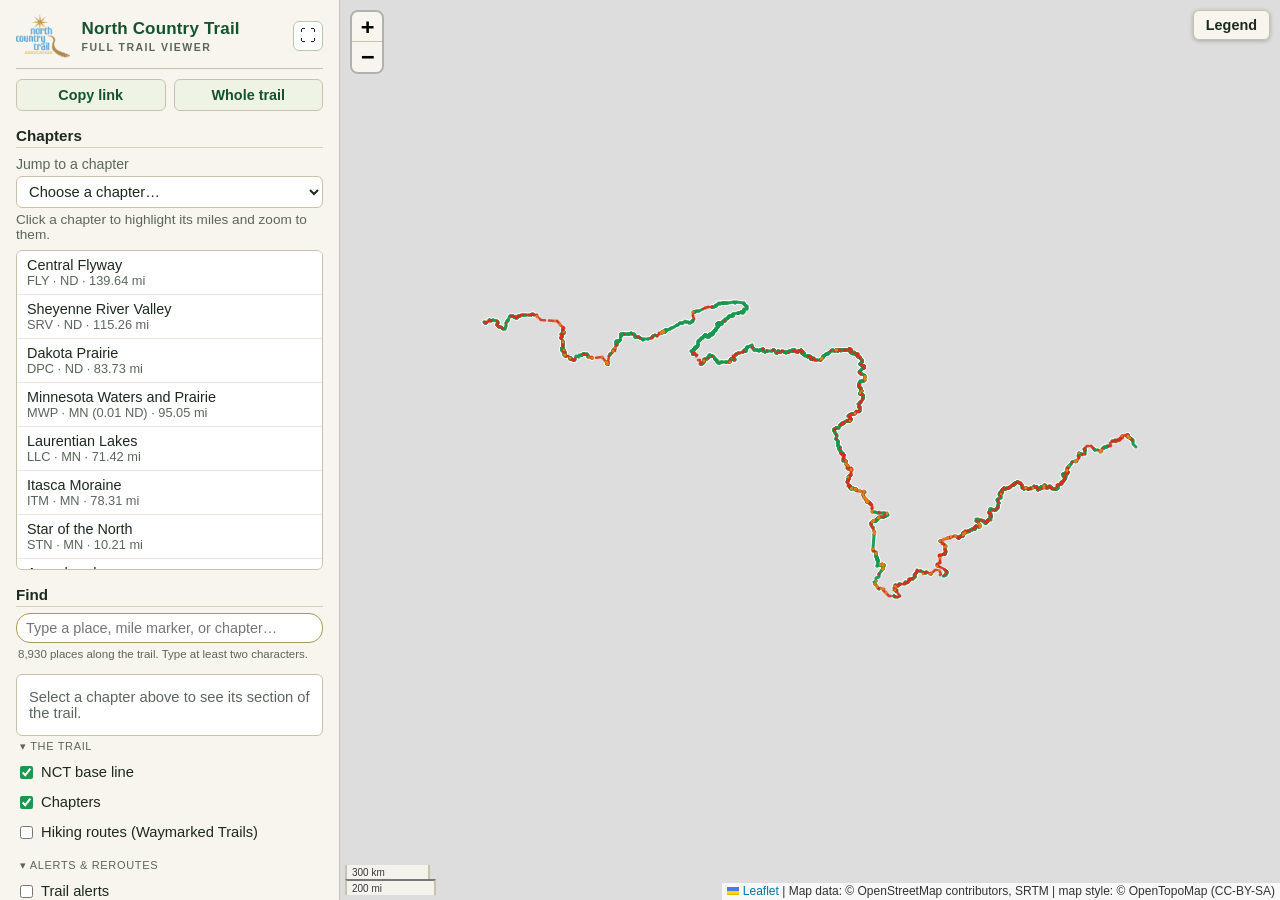
==== commit 13627fb7: "Reshape panel to the ITM look (Nov 24, 2026) - Masthead: NCTA logo + Present button, ITM pattern; ti" ====
--- a/site/index.html
+++ b/site/index.html
@@ -11,10 +11,15 @@
 <body>
 <div id="panel">
   <div class="masthead">
+    <img class="masthead-logo" src="ncta-logo.png"
+      alt="North Country Trail Association">
     <div class="masthead-words">
       <h1>North Country Trail</h1>
-      <p class="masthead-desc">Full trail viewer &mdash; North Dakota to Vermont</p>
+      <p class="masthead-desc">Full trail viewer</p>
     </div>
+    <button type="button" id="present-btn" class="present-btn"
+      title="Present — big screen"
+      aria-label="Present — big screen">⛶</button>
   </div>
 
   <div class="panel-actions">
@@ -23,9 +28,13 @@
   </div>
 
   <h2>Chapters</h2>
-  <p class="chapter-hint">Click a chapter to highlight its miles and zoom
-    to them. Click it again to clear. Mileage is the NCTA source
-    attribution, summed per chapter &mdash; see About for the caveats.</p>
+  <label class="chapter-field">Jump to a chapter
+    <select id="chapter-select">
+      <option value="">Choose a chapter&hellip;</option>
+    </select>
+  </label>
+  <p class="chapter-hint">Click a chapter to highlight its miles and
+    zoom to them.</p>
   <div id="chapter-list" role="listbox" aria-label="Chapters, west to east">
     <!-- chapter rows injected by app.js -->
   </div>
@@ -33,14 +42,11 @@
   <h2>Find</h2>
   <div id="gazetteer">
     <input id="gaz-search" type="search" autocomplete="off"
-      placeholder="Search places, mile markers, chapter boundaries&hellip;">
+      placeholder="Type a place, mile marker, or chapter&hellip;">
     <div id="gaz-results" role="listbox" aria-label="Place search results"></div>
   </div>
-  <p class="gaz-hint">Place search covers 8,930 entries &mdash; NCTA
-    points, state mile markers, and chapter boundaries. Type at least
-    two characters; the first eight matches are shown. Chainage is the
-    gazetteer's own chain walk (see Data sources for how it differs
-    from the chainage layer).</p>
+  <p class="gaz-hint">8,930 places along the trail. Type at least two
+    characters.</p>
 
   <div id="inspector" tabindex="-1"><!-- chapter record injected by app.js --></div>
 
@@ -59,7 +65,9 @@
   <p class="panel-foot"><a href="about.html" target="_blank"
     rel="noopener" id="about-link">About this map</a> &middot;
     <a href="data-sources.html" target="_blank"
-    rel="noopener" id="sources-link">Data sources</a></p>
+    rel="noopener" id="sources-link">Data sources</a> &middot;
+    <a href="https://pauljmorin.github.io/itasca-moraine-trail-map/site/" target="_blank"
+    rel="noopener" id="itasca-link">Itasca Moraine chapter map</a></p>
 </div>
 <div id="map">
   <!-- Legend lives behind this corner button, toggled by app.js;
@@ -73,6 +81,7 @@
       <button type="button" id="btn-legend" aria-pressed="false">Legend</button>
     </div>
   </div>
+  <button type="button" id="show-panel-btn" hidden>&lsaquo; Show panel</button>
 </div>
 <script src="leaflet.js"></script>
 <script src="esri-leaflet.js"></script>
--- a/site/style.css
+++ b/site/style.css
@@ -69,31 +69,64 @@
 }
 #panel h2 {
   font-size: 0.95rem;
-  text-transform: uppercase;
-  letter-spacing: 0.06em;
-  color: var(--ink-soft);
-  margin: 20px 0 6px;
-  padding-bottom: 4px;
-  border-bottom: 1px solid var(--paper-line);
-}
-#panel h2:first-of-type { margin-top: 14px; }
-
+  margin: 16px 0 6px;
+  border-bottom: 1px solid #d8d2bd;
+  padding-bottom: 3px;
+}
+
+/* Masthead (ITM pattern, Nov 24, 2026 reshape): the association
+   logo carries the association, the wordmark carries the trail —
+   one row on plain paper, closed by a hairline. */
 .masthead {
+  display: flex;
+  align-items: center;
+  gap: 12px;
   padding-bottom: 10px;
   margin-bottom: 10px;
   border-bottom: 1px solid var(--paper-line);
 }
-.masthead h1 {
-  font-size: 1.35rem;
-  line-height: 1.2;
+.masthead-logo {
+  height: 44px;
+  width: auto;
+  max-width: 128px;
+  object-fit: contain;
+  object-position: left center;
+}
+.masthead-words { min-width: 0; }
+#panel h1 {
+  font-size: 17px;
+  font-weight: 700;
+  color: var(--trail-deep);
+  letter-spacing: 0.01em;
+  line-height: 1.15;
   margin: 0;
-  color: var(--trail-deep);
 }
 .masthead-desc {
-  margin: 2px 0 0;
-  font-size: 0.9rem;
-  color: var(--ink-soft);
-}
+  font-size: 10.5px;
+  font-weight: 700;
+  text-transform: uppercase;
+  letter-spacing: 0.14em;
+  color: var(--ink-soft);
+  margin: 3px 0 0;
+}
+
+/* Present button (ITM pattern): a small icon at the panel edge,
+   riding at the right end of the masthead row. */
+.present-btn {
+  margin-left: auto;
+  flex: 0 0 auto;
+  width: 30px;
+  height: 30px;
+  padding: 0;
+  font-size: 16px;
+  line-height: 1;
+  color: var(--ink);
+  background: #fff;
+  border: 1px solid #b9cba5;
+  border-radius: 6px;
+  cursor: pointer;
+}
+.present-btn:hover { background: var(--paper-hover); }
 
 .panel-actions { display: flex; gap: 8px; }
 .copy-link-btn, .whole-trail-btn {
@@ -111,10 +144,34 @@
 
 /* --------------------------------------------------------- chapters */
 
-.chapter-hint, .gaz-hint {
+.chapter-hint {
   font-size: 0.85rem;
   color: var(--ink-soft);
   margin: 4px 0 8px;
+}
+.gaz-hint {
+  font-size: 11.5px;
+  color: var(--ink-soft);
+  margin: 5px 2px 0;
+}
+/* Chapter dropdown (Nov 24, 2026 — ITM-look reshape): one
+   <select> over the chapter list, same field pattern as the
+   Wayback year aerial selector below. */
+.chapter-field {
+  display: block;
+  margin: 8px 0 0;
+  font-size: 0.88rem;
+  color: var(--ink-soft);
+}
+.chapter-field select {
+  width: 100%;
+  margin-top: 4px;
+  padding: 6px 8px;
+  font-size: 0.92rem;
+  border: 1px solid var(--paper-line);
+  border-radius: 6px;
+  background: #fff;
+  color: var(--ink);
 }
 #chapter-list {
   max-height: 320px;
@@ -155,12 +212,16 @@
 #gazetteer { position: relative; }
 #gaz-search {
   width: 100%;
-  padding: 8px 10px;
-  font-size: 0.95rem;
-  border: 1px solid var(--paper-line);
-  border-radius: 6px;
-  background: #fff;
-  color: var(--ink);
+  padding: 6px 9px;
+  font-size: 0.9rem;
+  border: 1px solid #a89a5b;
+  border-radius: 14px;
+  background: #fff;
+  color: var(--ink);
+}
+#gaz-search:focus {
+  outline: 2px solid var(--trail);
+  outline-offset: 1px;
 }
 #gaz-results {
   position: absolute;
@@ -241,6 +302,25 @@
 }
 
 /* ----------------------------------------------------- layer toggles */
+
+/* Group headings (ITM pattern, Nov 24, 2026 reshape): small-caps
+   disclosure rows — clicking a heading collapses its group.
+   Groups start open. */
+.tog-group {
+  display: flex;
+  align-items: center;
+  font-size: 11px;
+  text-transform: uppercase;
+  letter-spacing: 0.06em;
+  color: var(--ink-soft);
+  margin: 10px 0 2px;
+  cursor: pointer;
+  padding: 2px 4px;
+  border-radius: 4px;
+}
+.tog-group:first-child { margin-top: 2px; }
+.tog-group:hover { background: var(--paper-hover); }
+.tog-group-body.collapsed { display: none; }
 
 .tog-row {
   display: flex;
@@ -326,6 +406,28 @@
 .panel-foot a { color: var(--trail-deep); }
 
 /* -------------------------------------------------------------- map */
+
+/* Present mode (Nov 24, 2026 — ITM-look reshape): the panel
+   hides and the map fills the screen; ‹ Show panel brings it
+   back. */
+body.presenting #panel { display: none; }
+body.presenting #map { left: 0; }
+#show-panel-btn {
+  position: absolute;
+  top: 10px;
+  left: 10px;
+  z-index: 1000;
+  padding: 6px 12px;
+  font-size: 0.9rem;
+  font-weight: 600;
+  color: var(--ink);
+  background: var(--paper);
+  border: 1px solid var(--paper-line);
+  border-radius: 6px;
+  box-shadow: 0 1px 4px rgba(0, 0, 0, 0.25);
+  cursor: pointer;
+}
+#show-panel-btn[hidden] { display: none; }
 
 #map {
   position: fixed;
@@ -436,4 +538,9 @@
     height: 54vh;
   }
   #chapter-list { max-height: 180px; }
-}
+  /* Masthead compresses, never stacks (ITM pattern). */
+  .masthead { padding-bottom: 6px; margin-bottom: 6px; gap: 10px; }
+  .masthead-logo { height: 32px; max-width: 96px; }
+  #panel h1 { font-size: 15px; white-space: nowrap; }
+  .masthead-desc { font-size: 10px; }
+}
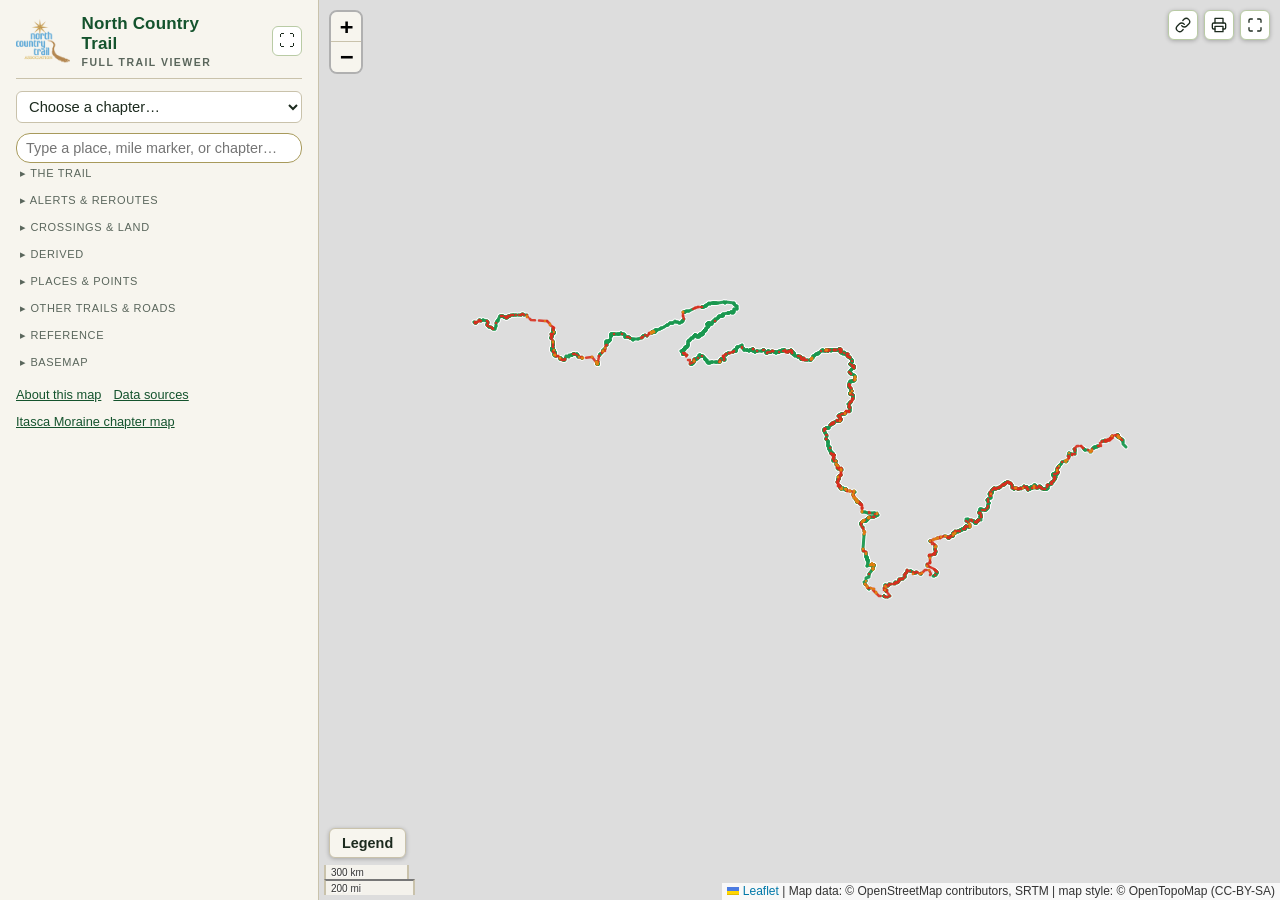
==== commit fa7a0e58: "Panel rebuild: match ITM viewer panel exactly - Panel 319px, no scrollbar at desktop size; all 7 lay" ====
--- a/site/index.html
+++ b/site/index.html
@@ -22,54 +22,49 @@
       aria-label="Present — big screen">⛶</button>
   </div>
 
-  <div class="panel-actions">
-    <button type="button" id="copy-link-btn" class="copy-link-btn" title="Copy link to this view">Copy link</button>
-    <button type="button" id="whole-trail-btn" class="whole-trail-btn" title="Zoom to the whole trail">Whole trail</button>
-  </div>
+  <select id="chapter-select" aria-label="Jump to a chapter">
+    <option value="">Choose a chapter&hellip;</option>
+  </select>
 
-  <h2>Chapters</h2>
-  <label class="chapter-field">Jump to a chapter
-    <select id="chapter-select">
-      <option value="">Choose a chapter&hellip;</option>
-    </select>
-  </label>
-  <p class="chapter-hint">Click a chapter to highlight its miles and
-    zoom to them.</p>
-  <div id="chapter-list" role="listbox" aria-label="Chapters, west to east">
-    <!-- chapter rows injected by app.js -->
-  </div>
-
-  <h2>Find</h2>
   <div id="gazetteer">
     <input id="gaz-search" type="search" autocomplete="off"
       placeholder="Type a place, mile marker, or chapter&hellip;">
     <div id="gaz-results" role="listbox" aria-label="Place search results"></div>
   </div>
-  <p class="gaz-hint">8,930 places along the trail. Type at least two
-    characters.</p>
 
   <div id="inspector" tabindex="-1"><!-- chapter record injected by app.js --></div>
 
   <div id="layer-toggles"><!-- checkboxes injected by app.js --></div>
 
-  <h2 id="basemap-head">Basemap</h2>
-  <div id="background-choices"><!-- base choices injected by app.js --></div>
-  <label class="wayback-field">Aerial by year (Esri Wayback)
-    <select id="wayback-select">
-      <option value="">No year aerial</option>
-    </select>
-  </label>
-
-  <p id="load-status" class="status" role="status">Loading map data&hellip;</p>
+  <div class="tog-group" id="basemap-group" role="button"
+    aria-expanded="false" tabindex="0">&#9656; Basemap</div>
+  <div class="tog-group-body collapsed" id="basemap-body">
+    <div id="background-choices"><!-- base choices injected by app.js --></div>
+    <label class="wayback-field">Aerial by year (Esri Wayback)
+      <select id="wayback-select">
+        <option value="">No year aerial</option>
+      </select>
+    </label>
+  </div>
 
   <p class="panel-foot"><a href="about.html" target="_blank"
-    rel="noopener" id="about-link">About this map</a> &middot;
+    rel="noopener" id="about-link">About this map</a>
     <a href="data-sources.html" target="_blank"
-    rel="noopener" id="sources-link">Data sources</a> &middot;
+    rel="noopener" id="sources-link">Data sources</a>
     <a href="https://pauljmorin.github.io/itasca-moraine-trail-map/site/" target="_blank"
     rel="noopener" id="itasca-link">Itasca Moraine chapter map</a></p>
 </div>
 <div id="map">
+  <!-- Map-corner actions (ITM idiom: small icon-only squares, in the
+       Present button's style): copy link, print, whole trail. -->
+  <div id="map-actions">
+    <button type="button" id="copy-link-btn" title="Copy link to this view"
+      aria-label="Copy link to this view"><svg viewBox="0 0 24 24" width="16" height="16" aria-hidden="true"><path d="M10 13a5 5 0 0 0 7.54.54l3-3a5 5 0 0 0-7.07-7.07l-1.72 1.71" fill="none" stroke="currentColor" stroke-width="2" stroke-linecap="round" stroke-linejoin="round"/><path d="M14 11a5 5 0 0 0-7.54-.54l-3 3a5 5 0 0 0 7.07 7.07l1.71-1.71" fill="none" stroke="currentColor" stroke-width="2" stroke-linecap="round" stroke-linejoin="round"/></svg></button>
+    <button type="button" id="print-btn" title="Print"
+      aria-label="Print"><svg viewBox="0 0 24 24" width="16" height="16" aria-hidden="true"><path d="M6 9V2h12v7" fill="none" stroke="currentColor" stroke-width="2" stroke-linecap="round" stroke-linejoin="round"/><path d="M6 18H4a2 2 0 0 1-2-2v-5a2 2 0 0 1 2-2h16a2 2 0 0 1 2 2v5a2 2 0 0 1-2 2h-2" fill="none" stroke="currentColor" stroke-width="2" stroke-linecap="round" stroke-linejoin="round"/><rect x="6" y="14" width="12" height="8" fill="none" stroke="currentColor" stroke-width="2" stroke-linecap="round" stroke-linejoin="round"/></svg></button>
+    <button type="button" id="whole-trail-btn" title="Zoom to the whole trail"
+      aria-label="Zoom to the whole trail"><svg viewBox="0 0 24 24" width="16" height="16" aria-hidden="true"><path d="M8 3H5a2 2 0 0 0-2 2v3m18 0V5a2 2 0 0 0-2-2h-3m0 18h3a2 2 0 0 0 2-2v-3M3 16v3a2 2 0 0 0 2 2h3" fill="none" stroke="currentColor" stroke-width="2" stroke-linecap="round" stroke-linejoin="round"/></svg></button>
+  </div>
   <!-- Legend lives behind this corner button, toggled by app.js;
        the card starts closed. -->
   <div id="corner-ui">
--- a/site/style.css
+++ b/site/style.css
@@ -58,7 +58,7 @@
   position: fixed;
   top: 0;
   left: 0;
-  width: 340px;
+  width: 319px;
   height: 100%;
   overflow-y: auto;
   background: var(--paper);
@@ -100,6 +100,11 @@
   letter-spacing: 0.01em;
   line-height: 1.15;
   margin: 0;
+  /* ITM's two-line wrap: the 319px column leaves ~191px for the
+     words, and "North Country Trail" at 17px would fit on one
+     line — cap the title so it breaks after "Country", exactly
+     as "Itasca Moraine Chapter" breaks after "Moraine". */
+  max-width: 130px;
 }
 .masthead-desc {
   font-size: 10.5px;
@@ -128,83 +133,50 @@
 }
 .present-btn:hover { background: var(--paper-hover); }
 
-.panel-actions { display: flex; gap: 8px; }
-.copy-link-btn, .whole-trail-btn {
-  flex: 1;
-  padding: 7px 10px;
-  font-size: 0.9rem;
-  font-weight: 600;
-  color: var(--trail-deep);
-  background: var(--header-tint);
-  border: 1px solid var(--paper-line);
-  border-radius: 6px;
-  cursor: pointer;
-}
-.copy-link-btn:hover, .whole-trail-btn:hover { background: #e2ecd4; }
+/* Map-corner actions (ITM idiom): small icon-only squares floating
+   top-right over the map, in the Present button's style — copy
+   link, print, whole trail. */
+#map-actions {
+  position: absolute;
+  top: 10px;
+  right: 10px;
+  z-index: 1000;
+  display: flex;
+  gap: 6px;
+}
+#map-actions button {
+  flex: 0 0 auto;
+  width: 30px;
+  height: 30px;
+  padding: 0;
+  display: flex;
+  align-items: center;
+  justify-content: center;
+  color: var(--ink);
+  background: #fff;
+  border: 1px solid #b9cba5;
+  border-radius: 6px;
+  box-shadow: 0 1px 4px rgba(0, 0, 0, 0.25);
+  cursor: pointer;
+}
+#map-actions button:hover { background: var(--paper-hover); }
+#map-actions button.copied { background: var(--header-tint); }
 
 /* --------------------------------------------------------- chapters */
 
-.chapter-hint {
-  font-size: 0.85rem;
-  color: var(--ink-soft);
-  margin: 4px 0 8px;
-}
-.gaz-hint {
-  font-size: 11.5px;
-  color: var(--ink-soft);
-  margin: 5px 2px 0;
-}
-/* Chapter dropdown (Nov 24, 2026 — ITM-look reshape): one
-   <select> over the chapter list, same field pattern as the
-   Wayback year aerial selector below. */
-.chapter-field {
-  display: block;
-  margin: 8px 0 0;
-  font-size: 0.88rem;
-  color: var(--ink-soft);
-}
-.chapter-field select {
+/* Chapter dropdown, alone (Nov 24, 2026 — ITM panel rebuild): the
+   chapter listbox is gone; the select is the only chapter picker,
+   no heading, no label, no hint. Same field pattern as the Wayback
+   year aerial selector. */
+#chapter-select {
   width: 100%;
-  margin-top: 4px;
+  margin: 2px 0 10px;
   padding: 6px 8px;
   font-size: 0.92rem;
   border: 1px solid var(--paper-line);
   border-radius: 6px;
   background: #fff;
   color: var(--ink);
-}
-#chapter-list {
-  max-height: 320px;
-  overflow-y: auto;
-  border: 1px solid var(--paper-line);
-  border-radius: 6px;
-  background: #fff;
-}
-.chapter-row {
-  display: block;
-  width: 100%;
-  text-align: left;
-  padding: 6px 10px;
-  background: none;
-  border: none;
-  border-bottom: 1px solid #ece9db;
-  cursor: pointer;
-  font-size: 0.9rem;
-  color: var(--ink);
-}
-.chapter-row:last-child { border-bottom: none; }
-.chapter-row:hover { background: var(--paper-hover); }
-.chapter-row.on {
-  background: var(--header-tint);
-  box-shadow: inset 3px 0 0 var(--highlight);
-  font-weight: 650;
-}
-.chapter-name { display: block; }
-.chapter-aff { color: var(--ink-soft); font-weight: 400; }
-.chapter-meta {
-  display: block;
-  font-size: 0.8rem;
-  color: var(--ink-soft);
 }
 
 /* --------------------------------------------------------- gazetteer */
@@ -303,9 +275,10 @@
 
 /* ----------------------------------------------------- layer toggles */
 
-/* Group headings (ITM pattern, Nov 24, 2026 reshape): small-caps
-   disclosure rows — clicking a heading collapses its group.
-   Groups start open. */
+/* Group headings (ITM pattern): small-caps disclosure rows —
+   clicking a heading collapses its group. Groups start
+   COLLAPSED (Nov 24, 2026 panel rebuild) — ITM shows only the
+   grey group rows, nothing inside, until one is opened. */
 .tog-group {
   display: flex;
   align-items: center;
@@ -389,19 +362,28 @@
   color: var(--ink);
 }
 
-/* ------------------------------------------------------------ status */
-
+/* Error-only status line (Nov 24, 2026 panel rebuild): no status
+   line lives in the panel — app.js creates this element only when
+   a load actually fails. */
 .status {
   font-size: 0.85rem;
   color: var(--ink-soft);
   margin: 16px 0 0;
 }
 .status.error { color: var(--road); font-weight: 600; }
+
+/* Panel footer (ITM R7): a wrapping flex row of green links, no
+   separators — with three links it falls 2 + 1, the ITM 2×2
+   shape. */
 .panel-foot {
-  margin-top: 18px;
-  padding-top: 10px;
-  border-top: 1px solid var(--paper-line);
-  font-size: 0.88rem;
+  margin-top: 8px;
+  padding-top: 8px;
+  font-size: 0.8rem;
+  color: var(--ink-soft);
+  display: flex;
+  gap: 12px;
+  align-items: center;
+  flex-wrap: wrap;
 }
 .panel-foot a { color: var(--trail-deep); }
 
@@ -434,22 +416,23 @@
   top: 0;
   right: 0;
   bottom: 0;
-  left: 340px;
+  left: 319px;
   background: #ddd;
   z-index: 0;
 }
 body.base-white #map { background: #fff; }
 
-/* Legend corner card (ITM pattern): the card starts closed behind
-   one button, top right. */
+/* Legend corner card (ITM pattern): bottom-left over the map,
+   just above the scale control (bottom: 42px clears it); the
+   card starts closed behind one button. */
 #corner-ui {
   position: absolute;
-  top: 10px;
-  right: 10px;
+  left: 10px;
+  bottom: 42px;
   z-index: 1000;
   display: flex;
   flex-direction: column;
-  align-items: flex-end;
+  align-items: flex-start;
   gap: 8px;
 }
 #corner-buttons button {
@@ -537,10 +520,9 @@
     left: 0;
     height: 54vh;
   }
-  #chapter-list { max-height: 180px; }
   /* Masthead compresses, never stacks (ITM pattern). */
   .masthead { padding-bottom: 6px; margin-bottom: 6px; gap: 10px; }
   .masthead-logo { height: 32px; max-width: 96px; }
-  #panel h1 { font-size: 15px; white-space: nowrap; }
+  #panel h1 { font-size: 15px; white-space: nowrap; max-width: none; }
   .masthead-desc { font-size: 10px; }
 }
